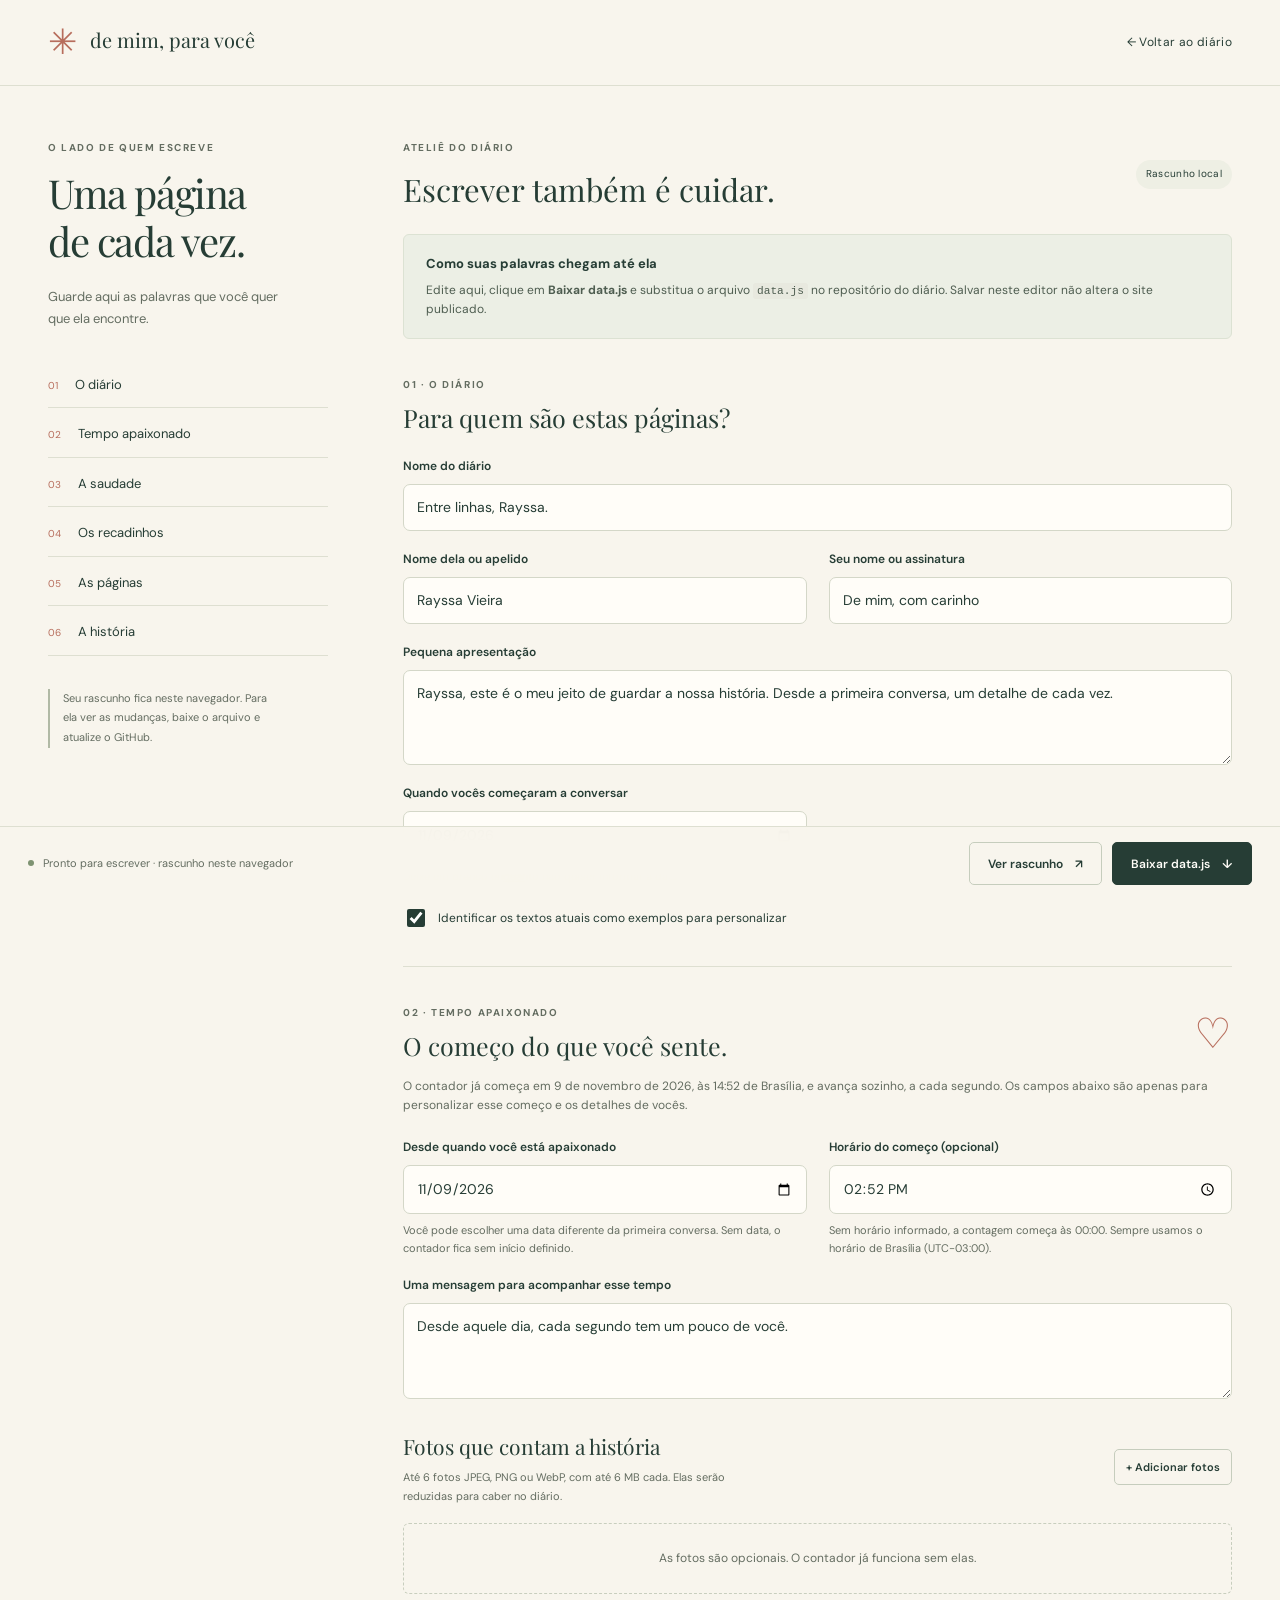
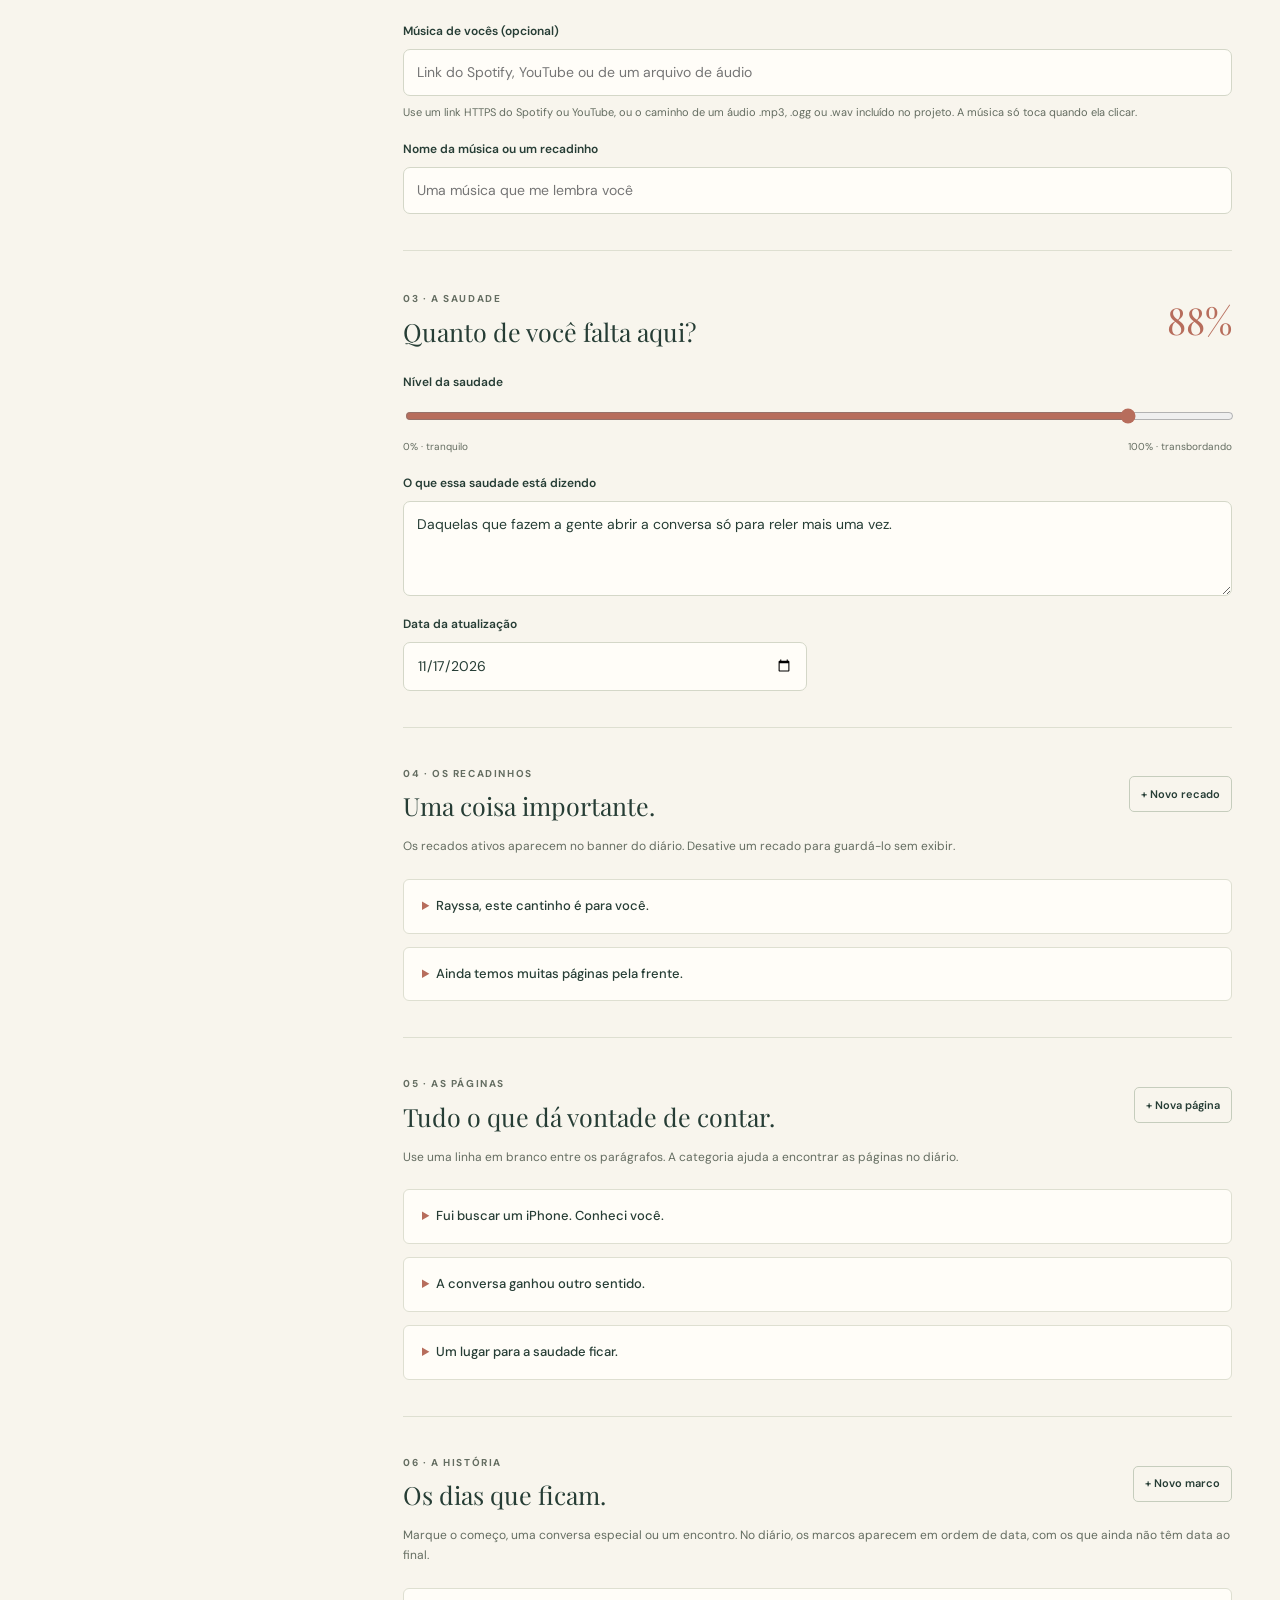
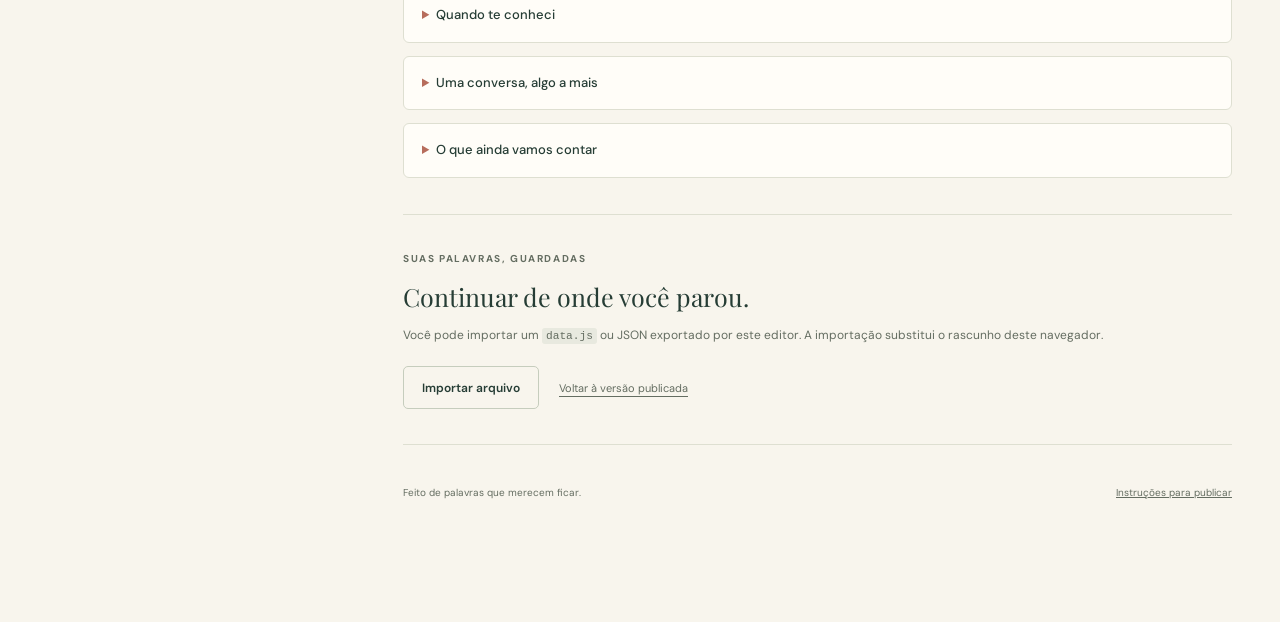
==== editor.html @ ee669394 "Adicionar diário, avisos, saudade e Tempo apaixonado desde 09/11 às 14h52" ====
<!doctype html>
<html lang="pt-BR">
<head>
  <meta charset="utf-8">
  <meta name="viewport" content="width=device-width, initial-scale=1">
  <meta name="robots" content="noindex,nofollow">
  <meta name="theme-color" content="#263d35">
  <title>Escrever no diário · Editor</title>
  <link rel="icon" href="assets/flor.svg" type="image/svg+xml">
  <link rel="stylesheet" href="editor.css">
  <script src="data.js" defer></script>
  <script src="editor.js" defer></script>
</head>
<body>
  <a class="skip-link" href="#principal">Ir para o editor</a>
  <header class="topbar">
    <a class="brand" href="index.html"><span aria-hidden="true">✳</span> de mim, para você</a>
    <a class="back-link" href="index.html">← Voltar ao diário</a>
  </header>
  <div class="editor-layout">
    <aside class="sidebar" aria-label="Navegação do editor">
      <p class="eyebrow">O lado de quem escreve</p>
      <h1>Uma página<br>de cada vez.</h1>
      <p class="sidebar-description">Guarde aqui as palavras que você quer que ela encontre.</p>
      <nav aria-label="Seções do editor">
        <a href="#sobre"><span>01</span> O diário</a>
        <a href="#apaixonado"><span>02</span> Tempo apaixonado</a>
        <a href="#saudade"><span>03</span> A saudade</a>
        <a href="#avisos"><span>04</span> Os recadinhos</a>
        <a href="#paginas"><span>05</span> As páginas</a>
        <a href="#marcos"><span>06</span> A história</a>
      </nav>
      <p class="local-note">Seu rascunho fica neste navegador. Para ela ver as mudanças, baixe o arquivo e atualize o GitHub.</p>
    </aside>
    <main id="principal" tabindex="-1">
      <div class="editor-intro">
        <div><p class="eyebrow">Ateliê do diário</p><h2>Escrever também é cuidar.</h2></div>
        <span class="draft-badge">Rascunho local</span>
      </div>
      <div class="notice">
        <strong>Como suas palavras chegam até ela</strong>
        <p>Edite aqui, clique em <b>Baixar data.js</b> e substitua o arquivo <code>data.js</code> no repositório do diário. Salvar neste editor não altera o site publicado.</p>
      </div>
      <form id="diary-form" autocomplete="off">
        <section class="editor-section" id="sobre" aria-labelledby="sobre-title">
          <div class="section-heading"><div><p class="eyebrow">01 · O diário</p><h2 id="sobre-title">Para quem são estas páginas?</h2></div></div>
          <div class="fields-grid">
            <div class="field full"><label for="site-title">Nome do diário</label><input id="site-title" name="title" maxlength="160" required></div>
            <div class="field"><label for="site-recipient">Nome dela ou apelido</label><input id="site-recipient" name="recipient" maxlength="100" required></div>
            <div class="field"><label for="site-author">Seu nome ou assinatura</label><input id="site-author" name="author" maxlength="100" required></div>
            <div class="field full"><label for="site-subtitle">Pequena apresentação</label><textarea id="site-subtitle" name="subtitle" rows="3" maxlength="600"></textarea></div>
            <div class="field"><label for="site-start">Quando vocês começaram a conversar</label><input id="site-start" name="startDate" type="date"><small>Deixe em branco enquanto não quiser informar a data.</small></div>
          </div>
          <label class="check-field"><input id="demo-mode" type="checkbox"><span>Identificar os textos atuais como exemplos para personalizar</span></label>
        </section>
        <section class="editor-section" id="apaixonado" aria-labelledby="love-title">
          <div class="section-heading"><div><p class="eyebrow">02 · Tempo apaixonado</p><h2 id="love-title">O começo do que você sente.</h2></div><span aria-hidden="true" class="love-editor-heart">♡</span></div>
          <p class="section-help">O contador já começa em 9 de novembro de 2026, às 14:52 de Brasília, e avança sozinho, a cada segundo. Os campos abaixo são apenas para personalizar esse começo e os detalhes de vocês.</p>
          <div class="fields-grid">
            <div class="field"><label for="love-start-date">Desde quando você está apaixonado</label><input id="love-start-date" type="date"><small>Você pode escolher uma data diferente da primeira conversa. Sem data, o contador fica sem início definido.</small></div>
            <div class="field"><label for="love-start-time">Horário do começo (opcional)</label><input id="love-start-time" type="time" step="60"><small>Sem horário informado, a contagem começa às 00:00. Sempre usamos o horário de Brasília (UTC−03:00).</small></div>
            <div class="field full"><label for="love-message">Uma mensagem para acompanhar esse tempo</label><textarea id="love-message" rows="3" maxlength="600"></textarea></div>
          </div>
          <div class="love-media-heading"><div><h3>Fotos que contam a história</h3><p>Até 6 fotos JPEG, PNG ou WebP, com até 6 MB cada. Elas serão reduzidas para caber no diário.</p></div><button type="button" class="button secondary small" id="add-love-photos">+ Adicionar fotos</button></div>
          <input id="love-photo-files" type="file" accept="image/jpeg,image/png,image/webp" multiple hidden>
          <div class="love-photo-list" id="love-photos-list"></div>
          <div class="love-music-fields fields-grid">
            <div class="field full"><label for="love-music-url">Música de vocês (opcional)</label><input id="love-music-url" type="text" maxlength="2000" placeholder="Link do Spotify, YouTube ou de um arquivo de áudio"><small>Use um link HTTPS do Spotify ou YouTube, ou o caminho de um áudio .mp3, .ogg ou .wav incluído no projeto. A música só toca quando ela clicar.</small></div>
            <div class="field full"><label for="love-music-title">Nome da música ou um recadinho</label><input id="love-music-title" maxlength="160" placeholder="Uma música que me lembra você"></div>
          </div>
        </section>
        <section class="editor-section" id="saudade" aria-labelledby="saudade-title">
          <div class="section-heading"><div><p class="eyebrow">03 · A saudade</p><h2 id="saudade-title">Quanto de você falta aqui?</h2></div><output id="longing-value" for="longing-level">0%</output></div>
          <div class="field"><label for="longing-level">Nível da saudade</label><input id="longing-level" type="range" min="0" max="100" step="1"><div class="range-labels"><span>0% · tranquilo</span><span>100% · transbordando</span></div></div>
          <div class="fields-grid">
            <div class="field full"><label for="longing-message">O que essa saudade está dizendo</label><textarea id="longing-message" rows="3" maxlength="600"></textarea></div>
            <div class="field"><label for="longing-date">Data da atualização</label><input id="longing-date" type="date" required></div>
          </div>
        </section>
        <section class="editor-section" id="avisos" aria-labelledby="avisos-title">
          <div class="section-heading"><div><p class="eyebrow">04 · Os recadinhos</p><h2 id="avisos-title">Uma coisa importante.</h2></div><button class="button secondary small" type="button" id="add-announcement">+ Novo recado</button></div>
          <p class="section-help">Os recados ativos aparecem no banner do diário. Desative um recado para guardá-lo sem exibir.</p>
          <div id="announcements-list" class="items-list"></div>
        </section>
        <section class="editor-section" id="paginas" aria-labelledby="paginas-title">
          <div class="section-heading"><div><p class="eyebrow">05 · As páginas</p><h2 id="paginas-title">Tudo o que dá vontade de contar.</h2></div><button class="button secondary small" type="button" id="add-entry">+ Nova página</button></div>
          <p class="section-help">Use uma linha em branco entre os parágrafos. A categoria ajuda a encontrar as páginas no diário.</p>
          <div id="entries-list" class="items-list"></div>
          <datalist id="category-options"><option value="O começo"><option value="Pequenos detalhes"><option value="Saudade"><option value="Nós"></datalist>
        </section>
        <section class="editor-section" id="marcos" aria-labelledby="marcos-title">
          <div class="section-heading"><div><p class="eyebrow">06 · A história</p><h2 id="marcos-title">Os dias que ficam.</h2></div><button class="button secondary small" type="button" id="add-milestone">+ Novo marco</button></div>
          <p class="section-help">Marque o começo, uma conversa especial ou um encontro. No diário, os marcos aparecem em ordem de data, com os que ainda não têm data ao final.</p>
          <div id="milestones-list" class="items-list"></div>
        </section>
      </form>
      <section class="file-section" aria-labelledby="files-title">
        <p class="eyebrow">Suas palavras, guardadas</p><h2 id="files-title">Continuar de onde você parou.</h2>
        <p>Você pode importar um <code>data.js</code> ou JSON exportado por este editor. A importação substitui o rascunho deste navegador.</p>
        <div class="file-actions"><button class="button secondary" id="import-button" type="button">Importar arquivo</button><button class="text-button" id="restore-button" type="button">Voltar à versão publicada</button></div>
        <input id="import-file" type="file" accept=".js,.json,application/json,text/javascript" hidden>
      </section>
      <footer class="editor-footer"><span>Feito de palavras que merecem ficar.</span><a href="README.md">Instruções para publicar</a></footer>
    </main>
  </div>
  <div class="savebar">
    <div><span class="save-dot" aria-hidden="true"></span><span id="save-status" role="status" aria-live="polite">Carregando seu diário…</span></div>
    <div class="save-actions"><a class="button secondary" id="preview-button" href="index.html?rascunho=1" target="_blank" rel="noopener">Ver rascunho <span aria-hidden="true">↗</span></a><button class="button primary" id="export-button" type="button">Baixar data.js <span aria-hidden="true">↓</span></button></div>
  </div>
  <div id="toast" class="toast" role="status" aria-live="polite" hidden></div>
</body>
</html>
---- editor.css ----
@import url('https://fonts.googleapis.com/css2?family=DM+Sans:wght@400;500;600;700&family=Playfair+Display:ital,wght@0,400;0,500;0,600;1,400&display=swap');
:root{--paper:#f8f5ed;--white:#fffdf8;--green:#263d35;--muted:#646d61;--line:#dedfd1;--rose:#b76d5c;--pale:#eeefe4;--font:"DM Sans",system-ui,-apple-system,BlinkMacSystemFont,"Segoe UI",sans-serif;--serif:"Playfair Display",Georgia,serif}
*{box-sizing:border-box}html{scroll-behavior:smooth;scroll-padding-top:100px}body{margin:0;color:var(--green);background:var(--paper);font:14px/1.65 var(--font)}a{color:inherit}button,input,textarea{font:inherit}button,a,input,textarea,summary{touch-action:manipulation}button{cursor:pointer}button:disabled{opacity:.5;cursor:not-allowed}button:focus-visible,a:focus-visible,summary:focus-visible{outline:3px solid var(--rose);outline-offset:5px}input:focus-visible,textarea:focus-visible{outline:2px solid var(--green);outline-offset:2px}input,textarea{width:100%;min-width:0;color:var(--green);background:var(--white);border:1px solid #d4d7c8;border-radius:7px;padding:11px 13px}textarea{resize:vertical;line-height:1.7}input[type=checkbox]{width:18px;height:18px;accent-color:var(--green);flex:none}input[type=range]{padding:0;accent-color:var(--rose);height:28px;background:transparent;border:0}input[type=date]{min-height:46px}code{font-size:.93em;background:#e8e9df;padding:2px 4px;border-radius:3px}.skip-link{position:absolute;top:-100px;left:16px;background:var(--green);color:white;padding:12px 20px;z-index:20}.skip-link:focus{top:16px}.topbar{height:86px;max-width:1320px;margin:auto;padding:0 48px;display:flex;align-items:center;justify-content:space-between;border-bottom:1px solid var(--line)}.brand{font-family:var(--serif);font-size:20px;text-decoration:none}.brand span{display:inline-block;color:var(--rose);font-family:Georgia,serif;font-size:35px;vertical-align:middle;margin-right:8px}.back-link{text-decoration:none;font-size:12px;letter-spacing:.03em}.editor-layout{max-width:1320px;display:grid;grid-template-columns:280px minmax(0,1fr);gap:75px;padding:54px 48px 120px;margin:auto}.sidebar{align-self:start;position:sticky;top:35px}.eyebrow{text-transform:uppercase;letter-spacing:.16em;font-size:10px;font-weight:700;margin:0 0 12px;color:var(--muted)}h1,h2,h3,p{margin-top:0}h1,h2,h3{font-family:var(--serif);font-weight:400}h1{font-size:40px;line-height:1.22;letter-spacing:-.035em;margin-bottom:20px}.sidebar-description{color:var(--muted);max-width:230px;font-size:13px}.sidebar nav{margin:33px 0;display:grid;gap:3px}.sidebar nav a{text-decoration:none;border-bottom:1px solid var(--line);padding:12px 0;font-size:13px}.sidebar nav a span{font-size:10px;color:var(--rose);padding-right:14px}.sidebar nav a:hover{color:var(--rose)}.local-note{font-size:11px;line-height:1.8;color:var(--muted);max-width:225px;border-left:2px solid #b1b9a5;padding-left:13px}.editor-intro{display:flex;justify-content:space-between;align-items:center;gap:20px;margin-bottom:25px}.editor-intro h2{font-size:31px;line-height:1.3;margin-bottom:0}.draft-badge{white-space:nowrap;font-size:10px;letter-spacing:.03em;background:var(--pale);padding:6px 10px;border-radius:30px}.notice{padding:18px 22px;background:#ecefe5;border:1px solid #dce2d3;border-radius:6px;font-size:12px}.notice strong{font-size:13px}.notice p{margin:6px 0 0;color:#4e5d50}.editor-section{padding:38px 0 36px;border-bottom:1px solid var(--line);scroll-margin-top:25px}.section-heading{display:flex;justify-content:space-between;align-items:center;gap:18px;margin-bottom:23px}.section-heading h2,.file-section h2{font-size:25px;line-height:1.35;margin:0}.section-heading .eyebrow{margin-bottom:7px}.section-help{color:var(--muted);font-size:12px;margin-top:-9px;margin-bottom:22px}.fields-grid{display:grid;grid-template-columns:repeat(2,minmax(0,1fr));gap:19px 22px}.field{display:flex;flex-direction:column;gap:7px;margin-bottom:18px}.fields-grid .field{margin-bottom:0}.field.full{grid-column:1/-1}label{font-size:12px;font-weight:600}.field small{font-size:11px;color:var(--muted);font-weight:400}.check-field{display:flex;align-items:center;gap:10px;margin-top:21px;font-size:12px;font-weight:400}.range-labels{display:flex;justify-content:space-between;font-size:10px;color:var(--muted)}#longing-value{font-family:var(--serif);font-size:37px;color:var(--rose)}.button{display:inline-flex;align-items:center;justify-content:center;gap:12px;min-height:43px;padding:10px 18px;border:1px solid var(--green);border-radius:5px;font-size:12px;font-weight:600;text-decoration:none;line-height:1.5;background:none;white-space:nowrap}.button.primary{background:var(--green);color:var(--white)}.button.primary:hover{background:#39554a}.button.secondary{background:transparent;color:var(--green);border-color:#c6cdbd}.button.secondary:hover{background:var(--pale)}.button.small{min-height:36px;padding:7px 11px;font-size:11px}.text-button{border:0;background:transparent;color:var(--muted);text-decoration:underline;text-underline-offset:4px;font-size:11px;padding:8px 0}.text-button:hover{color:var(--rose)}.items-list{display:grid;gap:13px}.item-editor{background:var(--white);border:1px solid var(--line);border-radius:6px;overflow:clip}.item-editor summary{padding:16px 18px;cursor:pointer;font-size:13px;line-height:1.6;font-weight:500}.item-editor summary::marker{color:var(--rose)}.item-editor[open] summary{border-bottom:1px solid var(--line)}.item-body{padding:22px 18px 15px}.item-body .fields-grid{gap:17px}.item-body .field{margin-bottom:17px}.item-body .fields-grid .field{margin-bottom:0}.item-body>.field:last-of-type{margin-bottom:0}.item-footer{margin-top:18px;padding-top:12px;border-top:1px solid var(--line);display:flex;align-items:center;justify-content:space-between;gap:14px}.item-footer .check-field{margin:0}.delete-button{color:#96513f;font-size:11px;border:0;background:transparent;padding:7px;text-decoration:underline;text-underline-offset:3px}.empty-list{padding:25px 18px;border:1px dashed #c8cebe;border-radius:6px;color:var(--muted);text-align:center;font-size:12px}.file-section{padding:36px 0 0}.file-section>p:not(.eyebrow){font-size:12px;color:var(--muted);margin:13px 0 20px}.file-actions{display:flex;align-items:center;flex-wrap:wrap;gap:20px}.editor-footer{padding-top:40px;margin-top:35px;border-top:1px solid var(--line);display:flex;justify-content:space-between;gap:15px;font-size:10px;color:var(--muted)}.savebar{position:fixed;bottom:0;left:0;right:0;padding:15px max(26px,calc((100vw - 1224px)/2));display:flex;align-items:center;justify-content:space-between;gap:25px;border-top:1px solid var(--line);background:rgba(248,245,237,.97);z-index:10;backdrop-filter:blur(12px)}.savebar>div:first-child{display:flex;align-items:center;gap:9px;font-size:11px;color:var(--muted)}.save-dot{width:6px;height:6px;border-radius:50%;background:#7e9372;flex:none}.save-actions{display:flex;align-items:center;gap:10px}.toast{position:fixed;bottom:92px;left:50%;transform:translateX(-50%);width:max-content;max-width:calc(100vw - 32px);padding:13px 21px;border:1px solid #d4d7c8;border-radius:6px;background:var(--green);color:var(--white);box-shadow:0 5px 25px #263d3520;font-size:12px;z-index:12}.toast[hidden]{display:none}
.love-editor-heart{font-family:Georgia,serif;font-size:42px;color:var(--rose);line-height:1}.love-media-heading{display:flex;justify-content:space-between;align-items:center;gap:24px;margin:30px 0 17px}.love-media-heading h3{font-size:21px;margin:0 0 5px}.love-media-heading p{font-size:11px;line-height:1.7;color:var(--muted);margin:0;max-width:370px}.love-photo-list{display:grid;gap:14px}.love-photo-list .empty-list{margin:0}.love-photo-card{display:grid;grid-template-columns:110px minmax(0,1fr);gap:19px;align-items:center;background:var(--white);border:1px solid var(--line);border-radius:7px;padding:13px}.love-photo-card>img{display:block;width:110px;height:110px;object-fit:cover;border-radius:4px}.love-photo-fields{min-width:0}.love-photo-fields .field{margin-bottom:5px}.love-photo-fields .delete-button{padding-left:0}.love-music-fields{margin-top:28px}input[type=time]{min-height:46px}
@media(min-width:1500px){.editor-layout{gap:100px}}@media(max-width:1000px){.editor-layout{grid-template-columns:210px minmax(0,1fr);gap:40px;padding:40px 30px 120px}.topbar{padding:0 30px}h1{font-size:34px}.editor-intro{align-items:flex-start;flex-direction:column;gap:12px}.editor-intro h2{font-size:29px}.draft-badge{font-size:9px}}@media(max-width:760px){.editor-layout{display:block;padding:28px 22px 150px}.topbar{padding:0 22px;height:74px}.brand{font-size:16px}.brand span{font-size:29px;margin-right:4px}.back-link{font-size:10px}.sidebar{position:static;margin-bottom:35px}.sidebar h1,.sidebar-description,.sidebar .eyebrow,.local-note{display:none}.sidebar nav{display:flex;flex-wrap:wrap;gap:0 17px;margin:0}.sidebar nav a{padding:8px 0;font-size:11px;border-bottom:0}.sidebar nav a span{padding-right:5px;font-size:9px}.editor-intro{flex-direction:row;align-items:flex-start;gap:12px}.editor-intro h2{font-size:27px}.draft-badge{margin-top:4px}.section-heading h2,.file-section h2{font-size:24px}.section-heading{gap:10px}.section-heading .button{white-space:normal;text-align:center;max-width:125px}.fields-grid{gap:16px}.savebar{padding:12px 20px;flex-direction:column;gap:10px;align-items:stretch}.savebar>div:first-child{justify-content:center;font-size:10px}.save-actions{display:grid;grid-template-columns:1fr 1fr}.save-actions .button{padding:10px 8px;font-size:11px;min-height:41px}.toast{bottom:127px}.editor-footer{font-size:10px;flex-direction:column;gap:10px}.notice{padding:16px;font-size:11px}.item-body{padding:19px 15px 13px}.section-help{font-size:11px}.love-media-heading{gap:15px}.love-media-heading p{font-size:10px}.love-photo-card{grid-template-columns:85px minmax(0,1fr);gap:14px}.love-photo-card>img{width:85px;height:100px}}@media(max-width:420px){.fields-grid{grid-template-columns:1fr}.field.full{grid-column:auto}.editor-intro{flex-direction:column;gap:9px}.editor-intro h2{font-size:28px}.draft-badge{margin-top:0}.section-heading h2{font-size:22px}.section-heading .eyebrow{font-size:9px}.item-footer{align-items:flex-start}.love-media-heading{align-items:flex-start;flex-direction:column;gap:12px}.love-photo-card{grid-template-columns:1fr}.love-photo-card>img{width:100%;height:180px}}@media(prefers-reduced-motion:reduce){html{scroll-behavior:auto}}
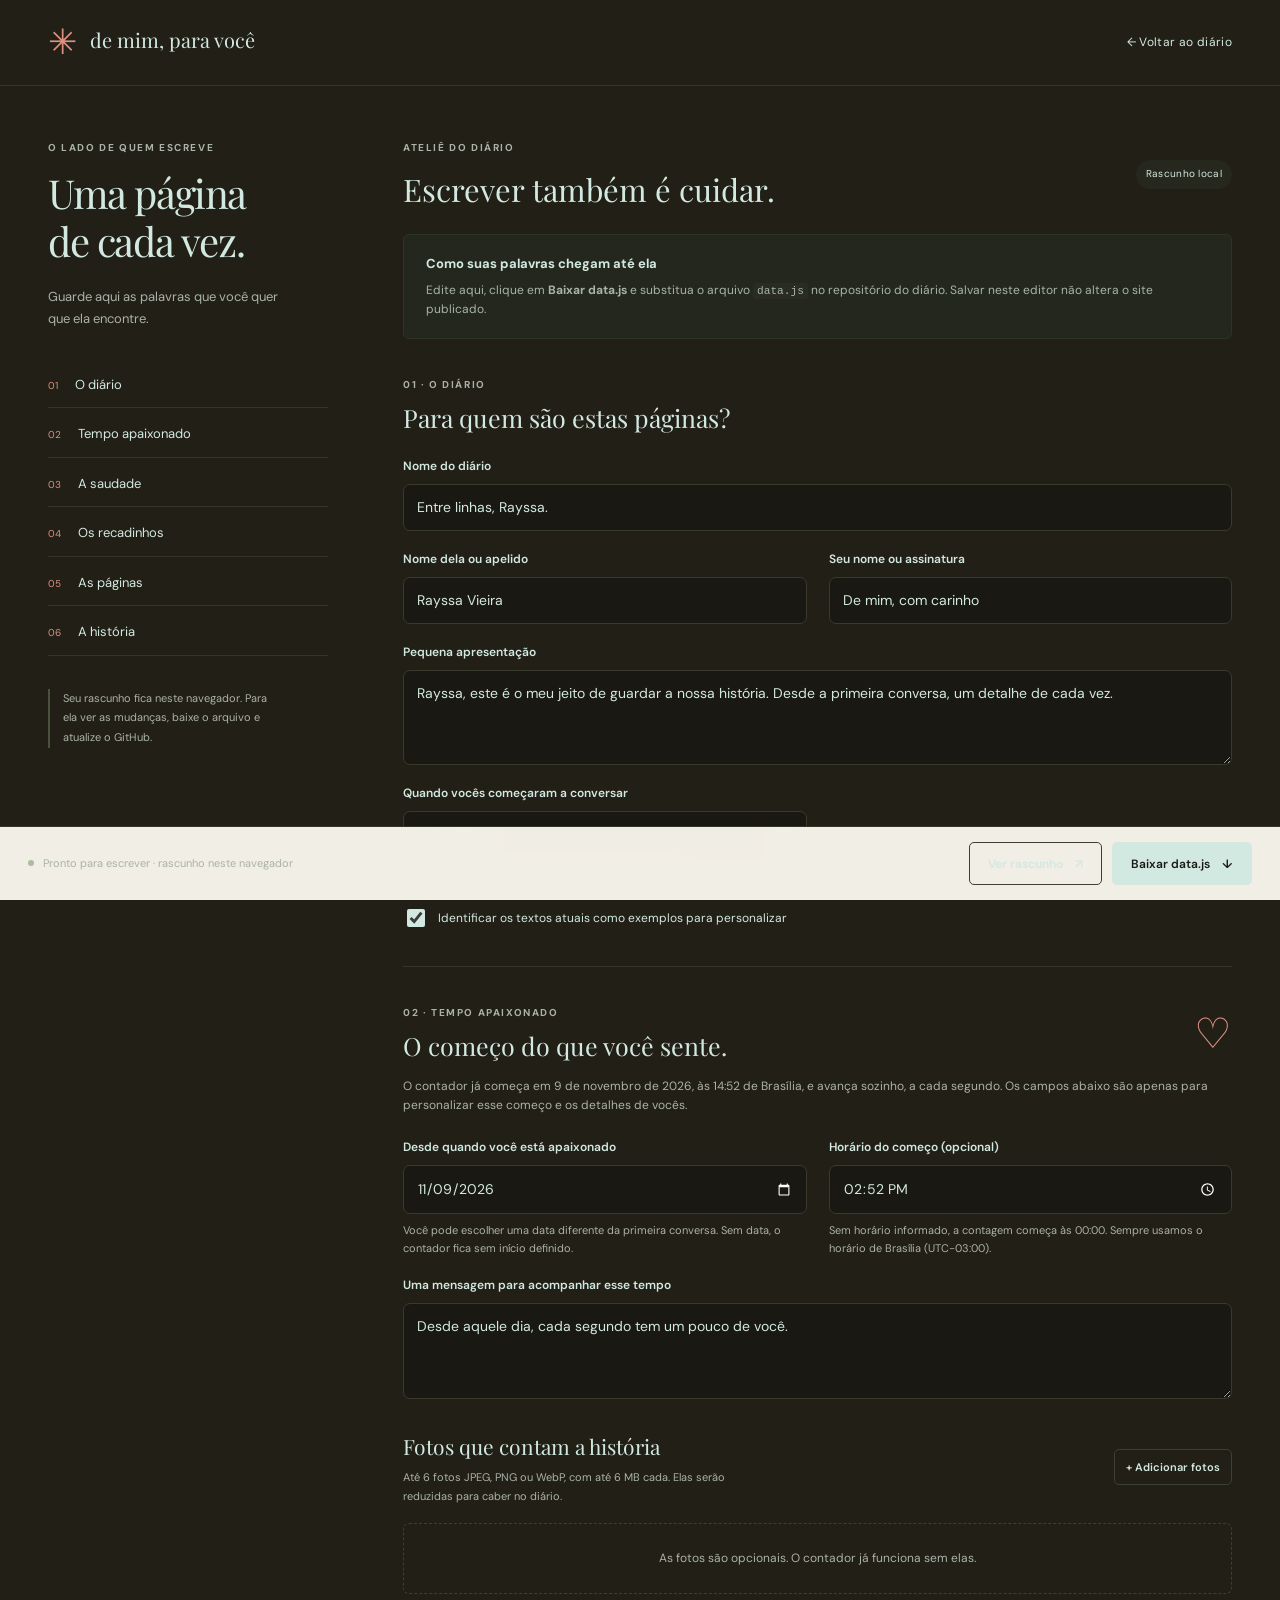
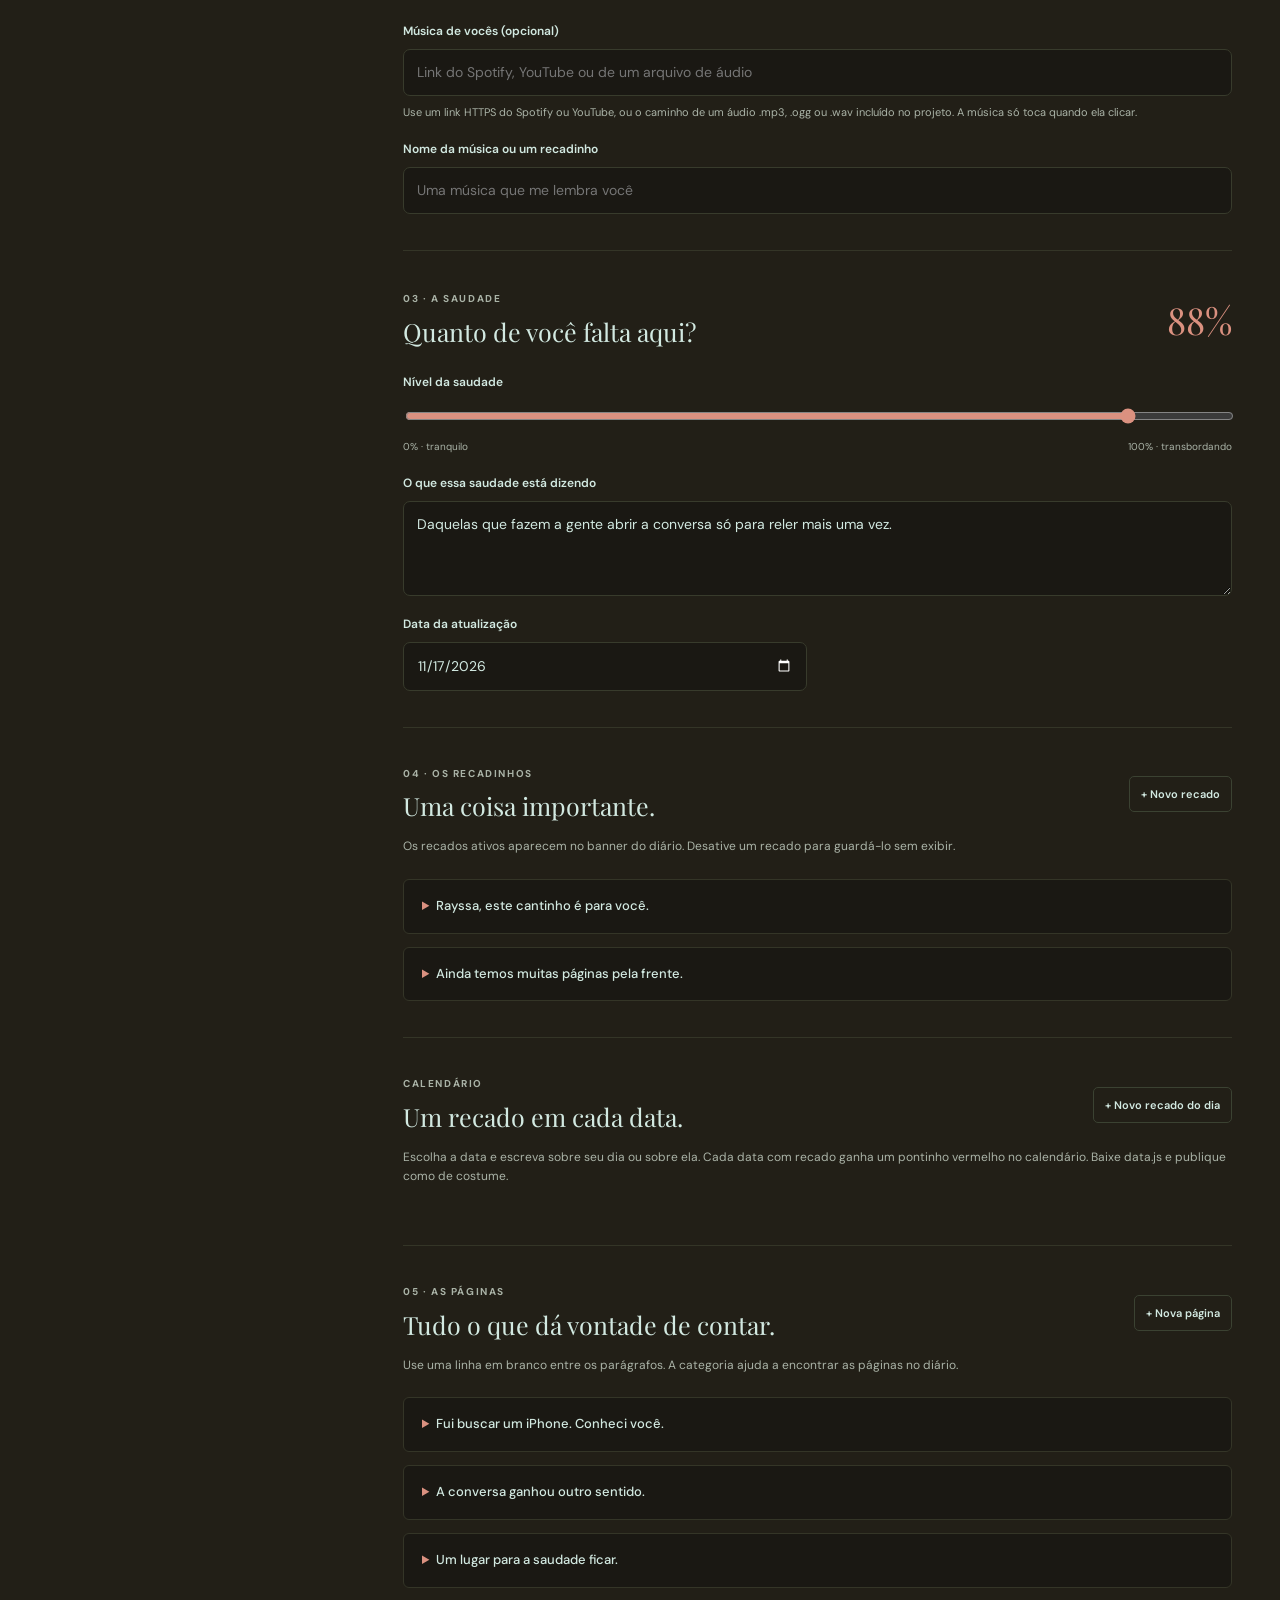
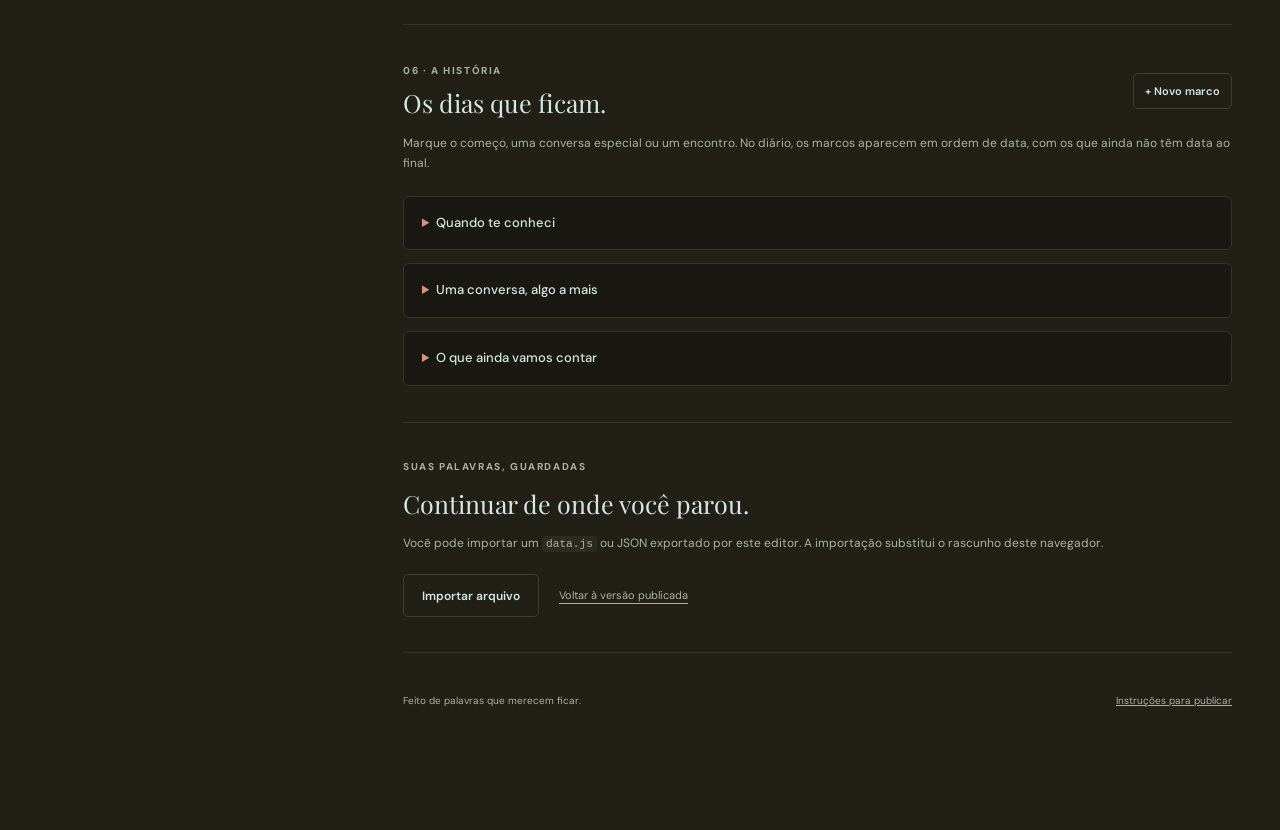
==== commit 96b89290: "Adicionar tema escuro e calendário de recados por data com editor" ====
--- a/editor.html
+++ b/editor.html
@@ -1,112 +1,113 @@
-<!doctype html>
-<html lang="pt-BR">
-<head>
-  <meta charset="utf-8">
-  <meta name="viewport" content="width=device-width, initial-scale=1">
-  <meta name="robots" content="noindex,nofollow">
-  <meta name="theme-color" content="#263d35">
-  <title>Escrever no diário · Editor</title>
-  <link rel="icon" href="assets/flor.svg" type="image/svg+xml">
-  <link rel="stylesheet" href="editor.css">
-  <script src="data.js" defer></script>
-  <script src="editor.js" defer></script>
-</head>
-<body>
-  <a class="skip-link" href="#principal">Ir para o editor</a>
-  <header class="topbar">
-    <a class="brand" href="index.html"><span aria-hidden="true">✳</span> de mim, para você</a>
-    <a class="back-link" href="index.html">← Voltar ao diário</a>
-  </header>
-  <div class="editor-layout">
-    <aside class="sidebar" aria-label="Navegação do editor">
-      <p class="eyebrow">O lado de quem escreve</p>
-      <h1>Uma página<br>de cada vez.</h1>
-      <p class="sidebar-description">Guarde aqui as palavras que você quer que ela encontre.</p>
-      <nav aria-label="Seções do editor">
-        <a href="#sobre"><span>01</span> O diário</a>
-        <a href="#apaixonado"><span>02</span> Tempo apaixonado</a>
-        <a href="#saudade"><span>03</span> A saudade</a>
-        <a href="#avisos"><span>04</span> Os recadinhos</a>
-        <a href="#paginas"><span>05</span> As páginas</a>
-        <a href="#marcos"><span>06</span> A história</a>
-      </nav>
-      <p class="local-note">Seu rascunho fica neste navegador. Para ela ver as mudanças, baixe o arquivo e atualize o GitHub.</p>
-    </aside>
-    <main id="principal" tabindex="-1">
-      <div class="editor-intro">
-        <div><p class="eyebrow">Ateliê do diário</p><h2>Escrever também é cuidar.</h2></div>
-        <span class="draft-badge">Rascunho local</span>
-      </div>
-      <div class="notice">
-        <strong>Como suas palavras chegam até ela</strong>
-        <p>Edite aqui, clique em <b>Baixar data.js</b> e substitua o arquivo <code>data.js</code> no repositório do diário. Salvar neste editor não altera o site publicado.</p>
-      </div>
-      <form id="diary-form" autocomplete="off">
-        <section class="editor-section" id="sobre" aria-labelledby="sobre-title">
-          <div class="section-heading"><div><p class="eyebrow">01 · O diário</p><h2 id="sobre-title">Para quem são estas páginas?</h2></div></div>
-          <div class="fields-grid">
-            <div class="field full"><label for="site-title">Nome do diário</label><input id="site-title" name="title" maxlength="160" required></div>
-            <div class="field"><label for="site-recipient">Nome dela ou apelido</label><input id="site-recipient" name="recipient" maxlength="100" required></div>
-            <div class="field"><label for="site-author">Seu nome ou assinatura</label><input id="site-author" name="author" maxlength="100" required></div>
-            <div class="field full"><label for="site-subtitle">Pequena apresentação</label><textarea id="site-subtitle" name="subtitle" rows="3" maxlength="600"></textarea></div>
-            <div class="field"><label for="site-start">Quando vocês começaram a conversar</label><input id="site-start" name="startDate" type="date"><small>Deixe em branco enquanto não quiser informar a data.</small></div>
-          </div>
-          <label class="check-field"><input id="demo-mode" type="checkbox"><span>Identificar os textos atuais como exemplos para personalizar</span></label>
-        </section>
-        <section class="editor-section" id="apaixonado" aria-labelledby="love-title">
-          <div class="section-heading"><div><p class="eyebrow">02 · Tempo apaixonado</p><h2 id="love-title">O começo do que você sente.</h2></div><span aria-hidden="true" class="love-editor-heart">♡</span></div>
-          <p class="section-help">O contador já começa em 9 de novembro de 2026, às 14:52 de Brasília, e avança sozinho, a cada segundo. Os campos abaixo são apenas para personalizar esse começo e os detalhes de vocês.</p>
-          <div class="fields-grid">
-            <div class="field"><label for="love-start-date">Desde quando você está apaixonado</label><input id="love-start-date" type="date"><small>Você pode escolher uma data diferente da primeira conversa. Sem data, o contador fica sem início definido.</small></div>
-            <div class="field"><label for="love-start-time">Horário do começo (opcional)</label><input id="love-start-time" type="time" step="60"><small>Sem horário informado, a contagem começa às 00:00. Sempre usamos o horário de Brasília (UTC−03:00).</small></div>
-            <div class="field full"><label for="love-message">Uma mensagem para acompanhar esse tempo</label><textarea id="love-message" rows="3" maxlength="600"></textarea></div>
-          </div>
-          <div class="love-media-heading"><div><h3>Fotos que contam a história</h3><p>Até 6 fotos JPEG, PNG ou WebP, com até 6 MB cada. Elas serão reduzidas para caber no diário.</p></div><button type="button" class="button secondary small" id="add-love-photos">+ Adicionar fotos</button></div>
-          <input id="love-photo-files" type="file" accept="image/jpeg,image/png,image/webp" multiple hidden>
-          <div class="love-photo-list" id="love-photos-list"></div>
-          <div class="love-music-fields fields-grid">
-            <div class="field full"><label for="love-music-url">Música de vocês (opcional)</label><input id="love-music-url" type="text" maxlength="2000" placeholder="Link do Spotify, YouTube ou de um arquivo de áudio"><small>Use um link HTTPS do Spotify ou YouTube, ou o caminho de um áudio .mp3, .ogg ou .wav incluído no projeto. A música só toca quando ela clicar.</small></div>
-            <div class="field full"><label for="love-music-title">Nome da música ou um recadinho</label><input id="love-music-title" maxlength="160" placeholder="Uma música que me lembra você"></div>
-          </div>
-        </section>
-        <section class="editor-section" id="saudade" aria-labelledby="saudade-title">
-          <div class="section-heading"><div><p class="eyebrow">03 · A saudade</p><h2 id="saudade-title">Quanto de você falta aqui?</h2></div><output id="longing-value" for="longing-level">0%</output></div>
-          <div class="field"><label for="longing-level">Nível da saudade</label><input id="longing-level" type="range" min="0" max="100" step="1"><div class="range-labels"><span>0% · tranquilo</span><span>100% · transbordando</span></div></div>
-          <div class="fields-grid">
-            <div class="field full"><label for="longing-message">O que essa saudade está dizendo</label><textarea id="longing-message" rows="3" maxlength="600"></textarea></div>
-            <div class="field"><label for="longing-date">Data da atualização</label><input id="longing-date" type="date" required></div>
-          </div>
-        </section>
-        <section class="editor-section" id="avisos" aria-labelledby="avisos-title">
-          <div class="section-heading"><div><p class="eyebrow">04 · Os recadinhos</p><h2 id="avisos-title">Uma coisa importante.</h2></div><button class="button secondary small" type="button" id="add-announcement">+ Novo recado</button></div>
-          <p class="section-help">Os recados ativos aparecem no banner do diário. Desative um recado para guardá-lo sem exibir.</p>
-          <div id="announcements-list" class="items-list"></div>
-        </section>
-        <section class="editor-section" id="paginas" aria-labelledby="paginas-title">
-          <div class="section-heading"><div><p class="eyebrow">05 · As páginas</p><h2 id="paginas-title">Tudo o que dá vontade de contar.</h2></div><button class="button secondary small" type="button" id="add-entry">+ Nova página</button></div>
-          <p class="section-help">Use uma linha em branco entre os parágrafos. A categoria ajuda a encontrar as páginas no diário.</p>
-          <div id="entries-list" class="items-list"></div>
-          <datalist id="category-options"><option value="O começo"><option value="Pequenos detalhes"><option value="Saudade"><option value="Nós"></datalist>
-        </section>
-        <section class="editor-section" id="marcos" aria-labelledby="marcos-title">
-          <div class="section-heading"><div><p class="eyebrow">06 · A história</p><h2 id="marcos-title">Os dias que ficam.</h2></div><button class="button secondary small" type="button" id="add-milestone">+ Novo marco</button></div>
-          <p class="section-help">Marque o começo, uma conversa especial ou um encontro. No diário, os marcos aparecem em ordem de data, com os que ainda não têm data ao final.</p>
-          <div id="milestones-list" class="items-list"></div>
-        </section>
-      </form>
-      <section class="file-section" aria-labelledby="files-title">
-        <p class="eyebrow">Suas palavras, guardadas</p><h2 id="files-title">Continuar de onde você parou.</h2>
-        <p>Você pode importar um <code>data.js</code> ou JSON exportado por este editor. A importação substitui o rascunho deste navegador.</p>
-        <div class="file-actions"><button class="button secondary" id="import-button" type="button">Importar arquivo</button><button class="text-button" id="restore-button" type="button">Voltar à versão publicada</button></div>
-        <input id="import-file" type="file" accept=".js,.json,application/json,text/javascript" hidden>
-      </section>
-      <footer class="editor-footer"><span>Feito de palavras que merecem ficar.</span><a href="README.md">Instruções para publicar</a></footer>
-    </main>
-  </div>
-  <div class="savebar">
-    <div><span class="save-dot" aria-hidden="true"></span><span id="save-status" role="status" aria-live="polite">Carregando seu diário…</span></div>
-    <div class="save-actions"><a class="button secondary" id="preview-button" href="index.html?rascunho=1" target="_blank" rel="noopener">Ver rascunho <span aria-hidden="true">↗</span></a><button class="button primary" id="export-button" type="button">Baixar data.js <span aria-hidden="true">↓</span></button></div>
-  </div>
-  <div id="toast" class="toast" role="status" aria-live="polite" hidden></div>
-</body>
-</html>
+<!doctype html>
+<html lang="pt-BR">
+<head>
+  <meta charset="utf-8">
+  <meta name="viewport" content="width=device-width, initial-scale=1">
+  <meta name="robots" content="noindex,nofollow">
+  <meta name="theme-color" content="#263d35">
+  <title>Escrever no diário · Editor</title>
+  <link rel="icon" href="assets/flor.svg" type="image/svg+xml">
+  <link rel="stylesheet" href="editor.css">
+  <script src="data.js" defer></script>
+  <script src="editor.js" defer></script>
+</head>
+<body>
+  <a class="skip-link" href="#principal">Ir para o editor</a>
+  <header class="topbar">
+    <a class="brand" href="index.html"><span aria-hidden="true">✳</span> de mim, para você</a>
+    <a class="back-link" href="index.html">← Voltar ao diário</a>
+  </header>
+  <div class="editor-layout">
+    <aside class="sidebar" aria-label="Navegação do editor">
+      <p class="eyebrow">O lado de quem escreve</p>
+      <h1>Uma página<br>de cada vez.</h1>
+      <p class="sidebar-description">Guarde aqui as palavras que você quer que ela encontre.</p>
+      <nav aria-label="Seções do editor">
+        <a href="#sobre"><span>01</span> O diário</a>
+        <a href="#apaixonado"><span>02</span> Tempo apaixonado</a>
+        <a href="#saudade"><span>03</span> A saudade</a>
+        <a href="#avisos"><span>04</span> Os recadinhos</a>
+        <a href="#paginas"><span>05</span> As páginas</a>
+        <a href="#marcos"><span>06</span> A história</a>
+      </nav>
+      <p class="local-note">Seu rascunho fica neste navegador. Para ela ver as mudanças, baixe o arquivo e atualize o GitHub.</p>
+    </aside>
+    <main id="principal" tabindex="-1">
+      <div class="editor-intro">
+        <div><p class="eyebrow">Ateliê do diário</p><h2>Escrever também é cuidar.</h2></div>
+        <span class="draft-badge">Rascunho local</span>
+      </div>
+      <div class="notice">
+        <strong>Como suas palavras chegam até ela</strong>
+        <p>Edite aqui, clique em <b>Baixar data.js</b> e substitua o arquivo <code>data.js</code> no repositório do diário. Salvar neste editor não altera o site publicado.</p>
+      </div>
+      <form id="diary-form" autocomplete="off">
+        <section class="editor-section" id="sobre" aria-labelledby="sobre-title">
+          <div class="section-heading"><div><p class="eyebrow">01 · O diário</p><h2 id="sobre-title">Para quem são estas páginas?</h2></div></div>
+          <div class="fields-grid">
+            <div class="field full"><label for="site-title">Nome do diário</label><input id="site-title" name="title" maxlength="160" required></div>
+            <div class="field"><label for="site-recipient">Nome dela ou apelido</label><input id="site-recipient" name="recipient" maxlength="100" required></div>
+            <div class="field"><label for="site-author">Seu nome ou assinatura</label><input id="site-author" name="author" maxlength="100" required></div>
+            <div class="field full"><label for="site-subtitle">Pequena apresentação</label><textarea id="site-subtitle" name="subtitle" rows="3" maxlength="600"></textarea></div>
+            <div class="field"><label for="site-start">Quando vocês começaram a conversar</label><input id="site-start" name="startDate" type="date"><small>Deixe em branco enquanto não quiser informar a data.</small></div>
+          </div>
+          <label class="check-field"><input id="demo-mode" type="checkbox"><span>Identificar os textos atuais como exemplos para personalizar</span></label>
+        </section>
+        <section class="editor-section" id="apaixonado" aria-labelledby="love-title">
+          <div class="section-heading"><div><p class="eyebrow">02 · Tempo apaixonado</p><h2 id="love-title">O começo do que você sente.</h2></div><span aria-hidden="true" class="love-editor-heart">♡</span></div>
+          <p class="section-help">O contador já começa em 9 de novembro de 2026, às 14:52 de Brasília, e avança sozinho, a cada segundo. Os campos abaixo são apenas para personalizar esse começo e os detalhes de vocês.</p>
+          <div class="fields-grid">
+            <div class="field"><label for="love-start-date">Desde quando você está apaixonado</label><input id="love-start-date" type="date"><small>Você pode escolher uma data diferente da primeira conversa. Sem data, o contador fica sem início definido.</small></div>
+            <div class="field"><label for="love-start-time">Horário do começo (opcional)</label><input id="love-start-time" type="time" step="60"><small>Sem horário informado, a contagem começa às 00:00. Sempre usamos o horário de Brasília (UTC−03:00).</small></div>
+            <div class="field full"><label for="love-message">Uma mensagem para acompanhar esse tempo</label><textarea id="love-message" rows="3" maxlength="600"></textarea></div>
+          </div>
+          <div class="love-media-heading"><div><h3>Fotos que contam a história</h3><p>Até 6 fotos JPEG, PNG ou WebP, com até 6 MB cada. Elas serão reduzidas para caber no diário.</p></div><button type="button" class="button secondary small" id="add-love-photos">+ Adicionar fotos</button></div>
+          <input id="love-photo-files" type="file" accept="image/jpeg,image/png,image/webp" multiple hidden>
+          <div class="love-photo-list" id="love-photos-list"></div>
+          <div class="love-music-fields fields-grid">
+            <div class="field full"><label for="love-music-url">Música de vocês (opcional)</label><input id="love-music-url" type="text" maxlength="2000" placeholder="Link do Spotify, YouTube ou de um arquivo de áudio"><small>Use um link HTTPS do Spotify ou YouTube, ou o caminho de um áudio .mp3, .ogg ou .wav incluído no projeto. A música só toca quando ela clicar.</small></div>
+            <div class="field full"><label for="love-music-title">Nome da música ou um recadinho</label><input id="love-music-title" maxlength="160" placeholder="Uma música que me lembra você"></div>
+          </div>
+        </section>
+        <section class="editor-section" id="saudade" aria-labelledby="saudade-title">
+          <div class="section-heading"><div><p class="eyebrow">03 · A saudade</p><h2 id="saudade-title">Quanto de você falta aqui?</h2></div><output id="longing-value" for="longing-level">0%</output></div>
+          <div class="field"><label for="longing-level">Nível da saudade</label><input id="longing-level" type="range" min="0" max="100" step="1"><div class="range-labels"><span>0% · tranquilo</span><span>100% · transbordando</span></div></div>
+          <div class="fields-grid">
+            <div class="field full"><label for="longing-message">O que essa saudade está dizendo</label><textarea id="longing-message" rows="3" maxlength="600"></textarea></div>
+            <div class="field"><label for="longing-date">Data da atualização</label><input id="longing-date" type="date" required></div>
+          </div>
+        </section>
+        <section class="editor-section" id="avisos" aria-labelledby="avisos-title">
+          <div class="section-heading"><div><p class="eyebrow">04 · Os recadinhos</p><h2 id="avisos-title">Uma coisa importante.</h2></div><button class="button secondary small" type="button" id="add-announcement">+ Novo recado</button></div>
+          <p class="section-help">Os recados ativos aparecem no banner do diário. Desative um recado para guardá-lo sem exibir.</p>
+          <div id="announcements-list" class="items-list"></div>
+        </section>
+        <section class="editor-section" id="calendario-editor" aria-labelledby="calendar-editor-title"><div class="section-heading"><div><p class="eyebrow">CALENDÁRIO</p><h2 id="calendar-editor-title">Um recado em cada data.</h2></div><button class="button secondary small" type="button" id="add-calendar-note">+ Novo recado do dia</button></div><p class="section-help">Escolha a data e escreva sobre seu dia ou sobre ela. Cada data com recado ganha um pontinho vermelho no calendário. Baixe data.js e publique como de costume.</p><div id="calendar-notes-list" class="items-list"></div></section>
+ <section class="editor-section" id="paginas" aria-labelledby="paginas-title">
+          <div class="section-heading"><div><p class="eyebrow">05 · As páginas</p><h2 id="paginas-title">Tudo o que dá vontade de contar.</h2></div><button class="button secondary small" type="button" id="add-entry">+ Nova página</button></div>
+          <p class="section-help">Use uma linha em branco entre os parágrafos. A categoria ajuda a encontrar as páginas no diário.</p>
+          <div id="entries-list" class="items-list"></div>
+          <datalist id="category-options"><option value="O começo"><option value="Pequenos detalhes"><option value="Saudade"><option value="Nós"></datalist>
+        </section>
+        <section class="editor-section" id="marcos" aria-labelledby="marcos-title">
+          <div class="section-heading"><div><p class="eyebrow">06 · A história</p><h2 id="marcos-title">Os dias que ficam.</h2></div><button class="button secondary small" type="button" id="add-milestone">+ Novo marco</button></div>
+          <p class="section-help">Marque o começo, uma conversa especial ou um encontro. No diário, os marcos aparecem em ordem de data, com os que ainda não têm data ao final.</p>
+          <div id="milestones-list" class="items-list"></div>
+        </section>
+      </form>
+      <section class="file-section" aria-labelledby="files-title">
+        <p class="eyebrow">Suas palavras, guardadas</p><h2 id="files-title">Continuar de onde você parou.</h2>
+        <p>Você pode importar um <code>data.js</code> ou JSON exportado por este editor. A importação substitui o rascunho deste navegador.</p>
+        <div class="file-actions"><button class="button secondary" id="import-button" type="button">Importar arquivo</button><button class="text-button" id="restore-button" type="button">Voltar à versão publicada</button></div>
+        <input id="import-file" type="file" accept=".js,.json,application/json,text/javascript" hidden>
+      </section>
+      <footer class="editor-footer"><span>Feito de palavras que merecem ficar.</span><a href="README.md">Instruções para publicar</a></footer>
+    </main>
+  </div>
+  <div class="savebar">
+    <div><span class="save-dot" aria-hidden="true"></span><span id="save-status" role="status" aria-live="polite">Carregando seu diário…</span></div>
+    <div class="save-actions"><a class="button secondary" id="preview-button" href="index.html?rascunho=1" target="_blank" rel="noopener">Ver rascunho <span aria-hidden="true">↗</span></a><button class="button primary" id="export-button" type="button">Baixar data.js <span aria-hidden="true">↓</span></button></div>
+  </div>
+  <div id="toast" class="toast" role="status" aria-live="polite" hidden></div>
+</body>
+</html>
--- a/editor.css
+++ b/editor.css
@@ -1,5 +1,7 @@
-@import url('https://fonts.googleapis.com/css2?family=DM+Sans:wght@400;500;600;700&family=Playfair+Display:ital,wght@0,400;0,500;0,600;1,400&display=swap');
-:root{--paper:#f8f5ed;--white:#fffdf8;--green:#263d35;--muted:#646d61;--line:#dedfd1;--rose:#b76d5c;--pale:#eeefe4;--font:"DM Sans",system-ui,-apple-system,BlinkMacSystemFont,"Segoe UI",sans-serif;--serif:"Playfair Display",Georgia,serif}
-*{box-sizing:border-box}html{scroll-behavior:smooth;scroll-padding-top:100px}body{margin:0;color:var(--green);background:var(--paper);font:14px/1.65 var(--font)}a{color:inherit}button,input,textarea{font:inherit}button,a,input,textarea,summary{touch-action:manipulation}button{cursor:pointer}button:disabled{opacity:.5;cursor:not-allowed}button:focus-visible,a:focus-visible,summary:focus-visible{outline:3px solid var(--rose);outline-offset:5px}input:focus-visible,textarea:focus-visible{outline:2px solid var(--green);outline-offset:2px}input,textarea{width:100%;min-width:0;color:var(--green);background:var(--white);border:1px solid #d4d7c8;border-radius:7px;padding:11px 13px}textarea{resize:vertical;line-height:1.7}input[type=checkbox]{width:18px;height:18px;accent-color:var(--green);flex:none}input[type=range]{padding:0;accent-color:var(--rose);height:28px;background:transparent;border:0}input[type=date]{min-height:46px}code{font-size:.93em;background:#e8e9df;padding:2px 4px;border-radius:3px}.skip-link{position:absolute;top:-100px;left:16px;background:var(--green);color:white;padding:12px 20px;z-index:20}.skip-link:focus{top:16px}.topbar{height:86px;max-width:1320px;margin:auto;padding:0 48px;display:flex;align-items:center;justify-content:space-between;border-bottom:1px solid var(--line)}.brand{font-family:var(--serif);font-size:20px;text-decoration:none}.brand span{display:inline-block;color:var(--rose);font-family:Georgia,serif;font-size:35px;vertical-align:middle;margin-right:8px}.back-link{text-decoration:none;font-size:12px;letter-spacing:.03em}.editor-layout{max-width:1320px;display:grid;grid-template-columns:280px minmax(0,1fr);gap:75px;padding:54px 48px 120px;margin:auto}.sidebar{align-self:start;position:sticky;top:35px}.eyebrow{text-transform:uppercase;letter-spacing:.16em;font-size:10px;font-weight:700;margin:0 0 12px;color:var(--muted)}h1,h2,h3,p{margin-top:0}h1,h2,h3{font-family:var(--serif);font-weight:400}h1{font-size:40px;line-height:1.22;letter-spacing:-.035em;margin-bottom:20px}.sidebar-description{color:var(--muted);max-width:230px;font-size:13px}.sidebar nav{margin:33px 0;display:grid;gap:3px}.sidebar nav a{text-decoration:none;border-bottom:1px solid var(--line);padding:12px 0;font-size:13px}.sidebar nav a span{font-size:10px;color:var(--rose);padding-right:14px}.sidebar nav a:hover{color:var(--rose)}.local-note{font-size:11px;line-height:1.8;color:var(--muted);max-width:225px;border-left:2px solid #b1b9a5;padding-left:13px}.editor-intro{display:flex;justify-content:space-between;align-items:center;gap:20px;margin-bottom:25px}.editor-intro h2{font-size:31px;line-height:1.3;margin-bottom:0}.draft-badge{white-space:nowrap;font-size:10px;letter-spacing:.03em;background:var(--pale);padding:6px 10px;border-radius:30px}.notice{padding:18px 22px;background:#ecefe5;border:1px solid #dce2d3;border-radius:6px;font-size:12px}.notice strong{font-size:13px}.notice p{margin:6px 0 0;color:#4e5d50}.editor-section{padding:38px 0 36px;border-bottom:1px solid var(--line);scroll-margin-top:25px}.section-heading{display:flex;justify-content:space-between;align-items:center;gap:18px;margin-bottom:23px}.section-heading h2,.file-section h2{font-size:25px;line-height:1.35;margin:0}.section-heading .eyebrow{margin-bottom:7px}.section-help{color:var(--muted);font-size:12px;margin-top:-9px;margin-bottom:22px}.fields-grid{display:grid;grid-template-columns:repeat(2,minmax(0,1fr));gap:19px 22px}.field{display:flex;flex-direction:column;gap:7px;margin-bottom:18px}.fields-grid .field{margin-bottom:0}.field.full{grid-column:1/-1}label{font-size:12px;font-weight:600}.field small{font-size:11px;color:var(--muted);font-weight:400}.check-field{display:flex;align-items:center;gap:10px;margin-top:21px;font-size:12px;font-weight:400}.range-labels{display:flex;justify-content:space-between;font-size:10px;color:var(--muted)}#longing-value{font-family:var(--serif);font-size:37px;color:var(--rose)}.button{display:inline-flex;align-items:center;justify-content:center;gap:12px;min-height:43px;padding:10px 18px;border:1px solid var(--green);border-radius:5px;font-size:12px;font-weight:600;text-decoration:none;line-height:1.5;background:none;white-space:nowrap}.button.primary{background:var(--green);color:var(--white)}.button.primary:hover{background:#39554a}.button.secondary{background:transparent;color:var(--green);border-color:#c6cdbd}.button.secondary:hover{background:var(--pale)}.button.small{min-height:36px;padding:7px 11px;font-size:11px}.text-button{border:0;background:transparent;color:var(--muted);text-decoration:underline;text-underline-offset:4px;font-size:11px;padding:8px 0}.text-button:hover{color:var(--rose)}.items-list{display:grid;gap:13px}.item-editor{background:var(--white);border:1px solid var(--line);border-radius:6px;overflow:clip}.item-editor summary{padding:16px 18px;cursor:pointer;font-size:13px;line-height:1.6;font-weight:500}.item-editor summary::marker{color:var(--rose)}.item-editor[open] summary{border-bottom:1px solid var(--line)}.item-body{padding:22px 18px 15px}.item-body .fields-grid{gap:17px}.item-body .field{margin-bottom:17px}.item-body .fields-grid .field{margin-bottom:0}.item-body>.field:last-of-type{margin-bottom:0}.item-footer{margin-top:18px;padding-top:12px;border-top:1px solid var(--line);display:flex;align-items:center;justify-content:space-between;gap:14px}.item-footer .check-field{margin:0}.delete-button{color:#96513f;font-size:11px;border:0;background:transparent;padding:7px;text-decoration:underline;text-underline-offset:3px}.empty-list{padding:25px 18px;border:1px dashed #c8cebe;border-radius:6px;color:var(--muted);text-align:center;font-size:12px}.file-section{padding:36px 0 0}.file-section>p:not(.eyebrow){font-size:12px;color:var(--muted);margin:13px 0 20px}.file-actions{display:flex;align-items:center;flex-wrap:wrap;gap:20px}.editor-footer{padding-top:40px;margin-top:35px;border-top:1px solid var(--line);display:flex;justify-content:space-between;gap:15px;font-size:10px;color:var(--muted)}.savebar{position:fixed;bottom:0;left:0;right:0;padding:15px max(26px,calc((100vw - 1224px)/2));display:flex;align-items:center;justify-content:space-between;gap:25px;border-top:1px solid var(--line);background:rgba(248,245,237,.97);z-index:10;backdrop-filter:blur(12px)}.savebar>div:first-child{display:flex;align-items:center;gap:9px;font-size:11px;color:var(--muted)}.save-dot{width:6px;height:6px;border-radius:50%;background:#7e9372;flex:none}.save-actions{display:flex;align-items:center;gap:10px}.toast{position:fixed;bottom:92px;left:50%;transform:translateX(-50%);width:max-content;max-width:calc(100vw - 32px);padding:13px 21px;border:1px solid #d4d7c8;border-radius:6px;background:var(--green);color:var(--white);box-shadow:0 5px 25px #263d3520;font-size:12px;z-index:12}.toast[hidden]{display:none}
-.love-editor-heart{font-family:Georgia,serif;font-size:42px;color:var(--rose);line-height:1}.love-media-heading{display:flex;justify-content:space-between;align-items:center;gap:24px;margin:30px 0 17px}.love-media-heading h3{font-size:21px;margin:0 0 5px}.love-media-heading p{font-size:11px;line-height:1.7;color:var(--muted);margin:0;max-width:370px}.love-photo-list{display:grid;gap:14px}.love-photo-list .empty-list{margin:0}.love-photo-card{display:grid;grid-template-columns:110px minmax(0,1fr);gap:19px;align-items:center;background:var(--white);border:1px solid var(--line);border-radius:7px;padding:13px}.love-photo-card>img{display:block;width:110px;height:110px;object-fit:cover;border-radius:4px}.love-photo-fields{min-width:0}.love-photo-fields .field{margin-bottom:5px}.love-photo-fields .delete-button{padding-left:0}.love-music-fields{margin-top:28px}input[type=time]{min-height:46px}
-@media(min-width:1500px){.editor-layout{gap:100px}}@media(max-width:1000px){.editor-layout{grid-template-columns:210px minmax(0,1fr);gap:40px;padding:40px 30px 120px}.topbar{padding:0 30px}h1{font-size:34px}.editor-intro{align-items:flex-start;flex-direction:column;gap:12px}.editor-intro h2{font-size:29px}.draft-badge{font-size:9px}}@media(max-width:760px){.editor-layout{display:block;padding:28px 22px 150px}.topbar{padding:0 22px;height:74px}.brand{font-size:16px}.brand span{font-size:29px;margin-right:4px}.back-link{font-size:10px}.sidebar{position:static;margin-bottom:35px}.sidebar h1,.sidebar-description,.sidebar .eyebrow,.local-note{display:none}.sidebar nav{display:flex;flex-wrap:wrap;gap:0 17px;margin:0}.sidebar nav a{padding:8px 0;font-size:11px;border-bottom:0}.sidebar nav a span{padding-right:5px;font-size:9px}.editor-intro{flex-direction:row;align-items:flex-start;gap:12px}.editor-intro h2{font-size:27px}.draft-badge{margin-top:4px}.section-heading h2,.file-section h2{font-size:24px}.section-heading{gap:10px}.section-heading .button{white-space:normal;text-align:center;max-width:125px}.fields-grid{gap:16px}.savebar{padding:12px 20px;flex-direction:column;gap:10px;align-items:stretch}.savebar>div:first-child{justify-content:center;font-size:10px}.save-actions{display:grid;grid-template-columns:1fr 1fr}.save-actions .button{padding:10px 8px;font-size:11px;min-height:41px}.toast{bottom:127px}.editor-footer{font-size:10px;flex-direction:column;gap:10px}.notice{padding:16px;font-size:11px}.item-body{padding:19px 15px 13px}.section-help{font-size:11px}.love-media-heading{gap:15px}.love-media-heading p{font-size:10px}.love-photo-card{grid-template-columns:85px minmax(0,1fr);gap:14px}.love-photo-card>img{width:85px;height:100px}}@media(max-width:420px){.fields-grid{grid-template-columns:1fr}.field.full{grid-column:auto}.editor-intro{flex-direction:column;gap:9px}.editor-intro h2{font-size:28px}.draft-badge{margin-top:0}.section-heading h2{font-size:22px}.section-heading .eyebrow{font-size:9px}.item-footer{align-items:flex-start}.love-media-heading{align-items:flex-start;flex-direction:column;gap:12px}.love-photo-card{grid-template-columns:1fr}.love-photo-card>img{width:100%;height:180px}}@media(prefers-reduced-motion:reduce){html{scroll-behavior:auto}}
+@import url('https://fonts.googleapis.com/css2?family=DM+Sans:wght@400;500;600;700&family=Playfair+Display:ital,wght@0,400;0,500;0,600;1,400&display=swap');
+:root{--paper:#221f17;--white:#1a1813;--green:#d2e9e1;--muted:#aab3a7;--line:#343527;--rose:#db9180;--pale:#27281d;--font:"DM Sans",system-ui,-apple-system,BlinkMacSystemFont,"Segoe UI",sans-serif;--serif:"Playfair Display",Georgia,serif}
+*{box-sizing:border-box}html{scroll-behavior:smooth;scroll-padding-top:100px}body{margin:0;color:var(--green);background:var(--paper);font:14px/1.65 var(--font)}a{color:inherit}button,input,textarea{font:inherit}button,a,input,textarea,summary{touch-action:manipulation}button{cursor:pointer}button:disabled{opacity:.5;cursor:not-allowed}button:focus-visible,a:focus-visible,summary:focus-visible{outline:3px solid var(--rose);outline-offset:5px}input:focus-visible,textarea:focus-visible{outline:2px solid var(--green);outline-offset:2px}input,textarea{width:100%;min-width:0;color:var(--green);background:var(--white);border:1px solid #383b2c;border-radius:7px;padding:11px 13px}textarea{resize:vertical;line-height:1.7}input[type=checkbox]{width:18px;height:18px;accent-color:var(--green);flex:none}input[type=range]{padding:0;accent-color:var(--rose);height:28px;background:transparent;border:0}input[type=date]{min-height:46px}code{font-size:.93em;background:#2a2b21;padding:2px 4px;border-radius:3px}.skip-link{position:absolute;top:-100px;left:16px;background:var(--green);color:white;padding:12px 20px;z-index:20}.skip-link:focus{top:16px}.topbar{height:86px;max-width:1320px;margin:auto;padding:0 48px;display:flex;align-items:center;justify-content:space-between;border-bottom:1px solid var(--line)}.brand{font-family:var(--serif);font-size:20px;text-decoration:none}.brand span{display:inline-block;color:var(--rose);font-family:Georgia,serif;font-size:35px;vertical-align:middle;margin-right:8px}.back-link{text-decoration:none;font-size:12px;letter-spacing:.03em}.editor-layout{max-width:1320px;display:grid;grid-template-columns:280px minmax(0,1fr);gap:75px;padding:54px 48px 120px;margin:auto}.sidebar{align-self:start;position:sticky;top:35px}.eyebrow{text-transform:uppercase;letter-spacing:.16em;font-size:10px;font-weight:700;margin:0 0 12px;color:var(--muted)}h1,h2,h3,p{margin-top:0}h1,h2,h3{font-family:var(--serif);font-weight:400}h1{font-size:40px;line-height:1.22;letter-spacing:-.035em;margin-bottom:20px}.sidebar-description{color:var(--muted);max-width:230px;font-size:13px}.sidebar nav{margin:33px 0;display:grid;gap:3px}.sidebar nav a{text-decoration:none;border-bottom:1px solid var(--line);padding:12px 0;font-size:13px}.sidebar nav a span{font-size:10px;color:var(--rose);padding-right:14px}.sidebar nav a:hover{color:var(--rose)}.local-note{font-size:11px;line-height:1.8;color:var(--muted);max-width:225px;border-left:2px solid #4a523e;padding-left:13px}.editor-intro{display:flex;justify-content:space-between;align-items:center;gap:20px;margin-bottom:25px}.editor-intro h2{font-size:31px;line-height:1.3;margin-bottom:0}.draft-badge{white-space:nowrap;font-size:10px;letter-spacing:.03em;background:var(--pale);padding:6px 10px;border-radius:30px}.notice{padding:18px 22px;background:#24271d;border:1px solid #2e3425;border-radius:6px;font-size:12px}.notice strong{font-size:13px}.notice p{margin:6px 0 0;color:#a6b5a8}.editor-section{padding:38px 0 36px;border-bottom:1px solid var(--line);scroll-margin-top:25px}.section-heading{display:flex;justify-content:space-between;align-items:center;gap:18px;margin-bottom:23px}.section-heading h2,.file-section h2{font-size:25px;line-height:1.35;margin:0}.section-heading .eyebrow{margin-bottom:7px}.section-help{color:var(--muted);font-size:12px;margin-top:-9px;margin-bottom:22px}.fields-grid{display:grid;grid-template-columns:repeat(2,minmax(0,1fr));gap:19px 22px}.field{display:flex;flex-direction:column;gap:7px;margin-bottom:18px}.fields-grid .field{margin-bottom:0}.field.full{grid-column:1/-1}label{font-size:12px;font-weight:600}.field small{font-size:11px;color:var(--muted);font-weight:400}.check-field{display:flex;align-items:center;gap:10px;margin-top:21px;font-size:12px;font-weight:400}.range-labels{display:flex;justify-content:space-between;font-size:10px;color:var(--muted)}#longing-value{font-family:var(--serif);font-size:37px;color:var(--rose)}.button{display:inline-flex;align-items:center;justify-content:center;gap:12px;min-height:43px;padding:10px 18px;border:1px solid var(--green);border-radius:5px;font-size:12px;font-weight:600;text-decoration:none;line-height:1.5;background:none;white-space:nowrap}.button.primary{background:var(--green);color:var(--white)}.button.primary:hover{background:#d0ece1}.button.secondary{background:transparent;color:var(--green);border-color:#3b4232}.button.secondary:hover{background:var(--pale)}.button.small{min-height:36px;padding:7px 11px;font-size:11px}.text-button{border:0;background:transparent;color:var(--muted);text-decoration:underline;text-underline-offset:4px;font-size:11px;padding:8px 0}.text-button:hover{color:var(--rose)}.items-list{display:grid;gap:13px}.item-editor{background:var(--white);border:1px solid var(--line);border-radius:6px;overflow:clip}.item-editor summary{padding:16px 18px;cursor:pointer;font-size:13px;line-height:1.6;font-weight:500}.item-editor summary::marker{color:var(--rose)}.item-editor[open] summary{border-bottom:1px solid var(--line)}.item-body{padding:22px 18px 15px}.item-body .fields-grid{gap:17px}.item-body .field{margin-bottom:17px}.item-body .fields-grid .field{margin-bottom:0}.item-body>.field:last-of-type{margin-bottom:0}.item-footer{margin-top:18px;padding-top:12px;border-top:1px solid var(--line);display:flex;align-items:center;justify-content:space-between;gap:14px}.item-footer .check-field{margin:0}.delete-button{color:#d99482;font-size:11px;border:0;background:transparent;padding:7px;text-decoration:underline;text-underline-offset:3px}.empty-list{padding:25px 18px;border:1px dashed #3b4131;border-radius:6px;color:var(--muted);text-align:center;font-size:12px}.file-section{padding:36px 0 0}.file-section>p:not(.eyebrow){font-size:12px;color:var(--muted);margin:13px 0 20px}.file-actions{display:flex;align-items:center;flex-wrap:wrap;gap:20px}.editor-footer{padding-top:40px;margin-top:35px;border-top:1px solid var(--line);display:flex;justify-content:space-between;gap:15px;font-size:10px;color:var(--muted)}.savebar{position:fixed;bottom:0;left:0;right:0;padding:15px max(26px,calc((100vw - 1224px)/2));display:flex;align-items:center;justify-content:space-between;gap:25px;border-top:1px solid var(--line);background:rgba(248,245,237,.97);z-index:10;backdrop-filter:blur(12px)}.savebar>div:first-child{display:flex;align-items:center;gap:9px;font-size:11px;color:var(--muted)}.save-dot{width:6px;height:6px;border-radius:50%;background:#a9be9d;flex:none}.save-actions{display:flex;align-items:center;gap:10px}.toast{position:fixed;bottom:92px;left:50%;transform:translateX(-50%);width:max-content;max-width:calc(100vw - 32px);padding:13px 21px;border:1px solid #383b2c;border-radius:6px;background:var(--green);color:var(--white);box-shadow:0 5px 25px #d2e9e120;font-size:12px;z-index:12}.toast[hidden]{display:none}
+.love-editor-heart{font-family:Georgia,serif;font-size:42px;color:var(--rose);line-height:1}.love-media-heading{display:flex;justify-content:space-between;align-items:center;gap:24px;margin:30px 0 17px}.love-media-heading h3{font-size:21px;margin:0 0 5px}.love-media-heading p{font-size:11px;line-height:1.7;color:var(--muted);margin:0;max-width:370px}.love-photo-list{display:grid;gap:14px}.love-photo-list .empty-list{margin:0}.love-photo-card{display:grid;grid-template-columns:110px minmax(0,1fr);gap:19px;align-items:center;background:var(--white);border:1px solid var(--line);border-radius:7px;padding:13px}.love-photo-card>img{display:block;width:110px;height:110px;object-fit:cover;border-radius:4px}.love-photo-fields{min-width:0}.love-photo-fields .field{margin-bottom:5px}.love-photo-fields .delete-button{padding-left:0}.love-music-fields{margin-top:28px}input[type=time]{min-height:46px}
+@media(min-width:1500px){.editor-layout{gap:100px}}@media(max-width:1000px){.editor-layout{grid-template-columns:210px minmax(0,1fr);gap:40px;padding:40px 30px 120px}.topbar{padding:0 30px}h1{font-size:34px}.editor-intro{align-items:flex-start;flex-direction:column;gap:12px}.editor-intro h2{font-size:29px}.draft-badge{font-size:9px}}@media(max-width:760px){.editor-layout{display:block;padding:28px 22px 150px}.topbar{padding:0 22px;height:74px}.brand{font-size:16px}.brand span{font-size:29px;margin-right:4px}.back-link{font-size:10px}.sidebar{position:static;margin-bottom:35px}.sidebar h1,.sidebar-description,.sidebar .eyebrow,.local-note{display:none}.sidebar nav{display:flex;flex-wrap:wrap;gap:0 17px;margin:0}.sidebar nav a{padding:8px 0;font-size:11px;border-bottom:0}.sidebar nav a span{padding-right:5px;font-size:9px}.editor-intro{flex-direction:row;align-items:flex-start;gap:12px}.editor-intro h2{font-size:27px}.draft-badge{margin-top:4px}.section-heading h2,.file-section h2{font-size:24px}.section-heading{gap:10px}.section-heading .button{white-space:normal;text-align:center;max-width:125px}.fields-grid{gap:16px}.savebar{padding:12px 20px;flex-direction:column;gap:10px;align-items:stretch}.savebar>div:first-child{justify-content:center;font-size:10px}.save-actions{display:grid;grid-template-columns:1fr 1fr}.save-actions .button{padding:10px 8px;font-size:11px;min-height:41px}.toast{bottom:127px}.editor-footer{font-size:10px;flex-direction:column;gap:10px}.notice{padding:16px;font-size:11px}.item-body{padding:19px 15px 13px}.section-help{font-size:11px}.love-media-heading{gap:15px}.love-media-heading p{font-size:10px}.love-photo-card{grid-template-columns:85px minmax(0,1fr);gap:14px}.love-photo-card>img{width:85px;height:100px}}@media(max-width:420px){.fields-grid{grid-template-columns:1fr}.field.full{grid-column:auto}.editor-intro{flex-direction:column;gap:9px}.editor-intro h2{font-size:28px}.draft-badge{margin-top:0}.section-heading h2{font-size:22px}.section-heading .eyebrow{font-size:9px}.item-footer{align-items:flex-start}.love-media-heading{align-items:flex-start;flex-direction:column;gap:12px}.love-photo-card{grid-template-columns:1fr}.love-photo-card>img{width:100%;height:180px}}@media(prefers-reduced-motion:reduce){html{scroll-behavior:auto}}
+
+:root{color-scheme:dark}.skip-link{color:var(--paper)}
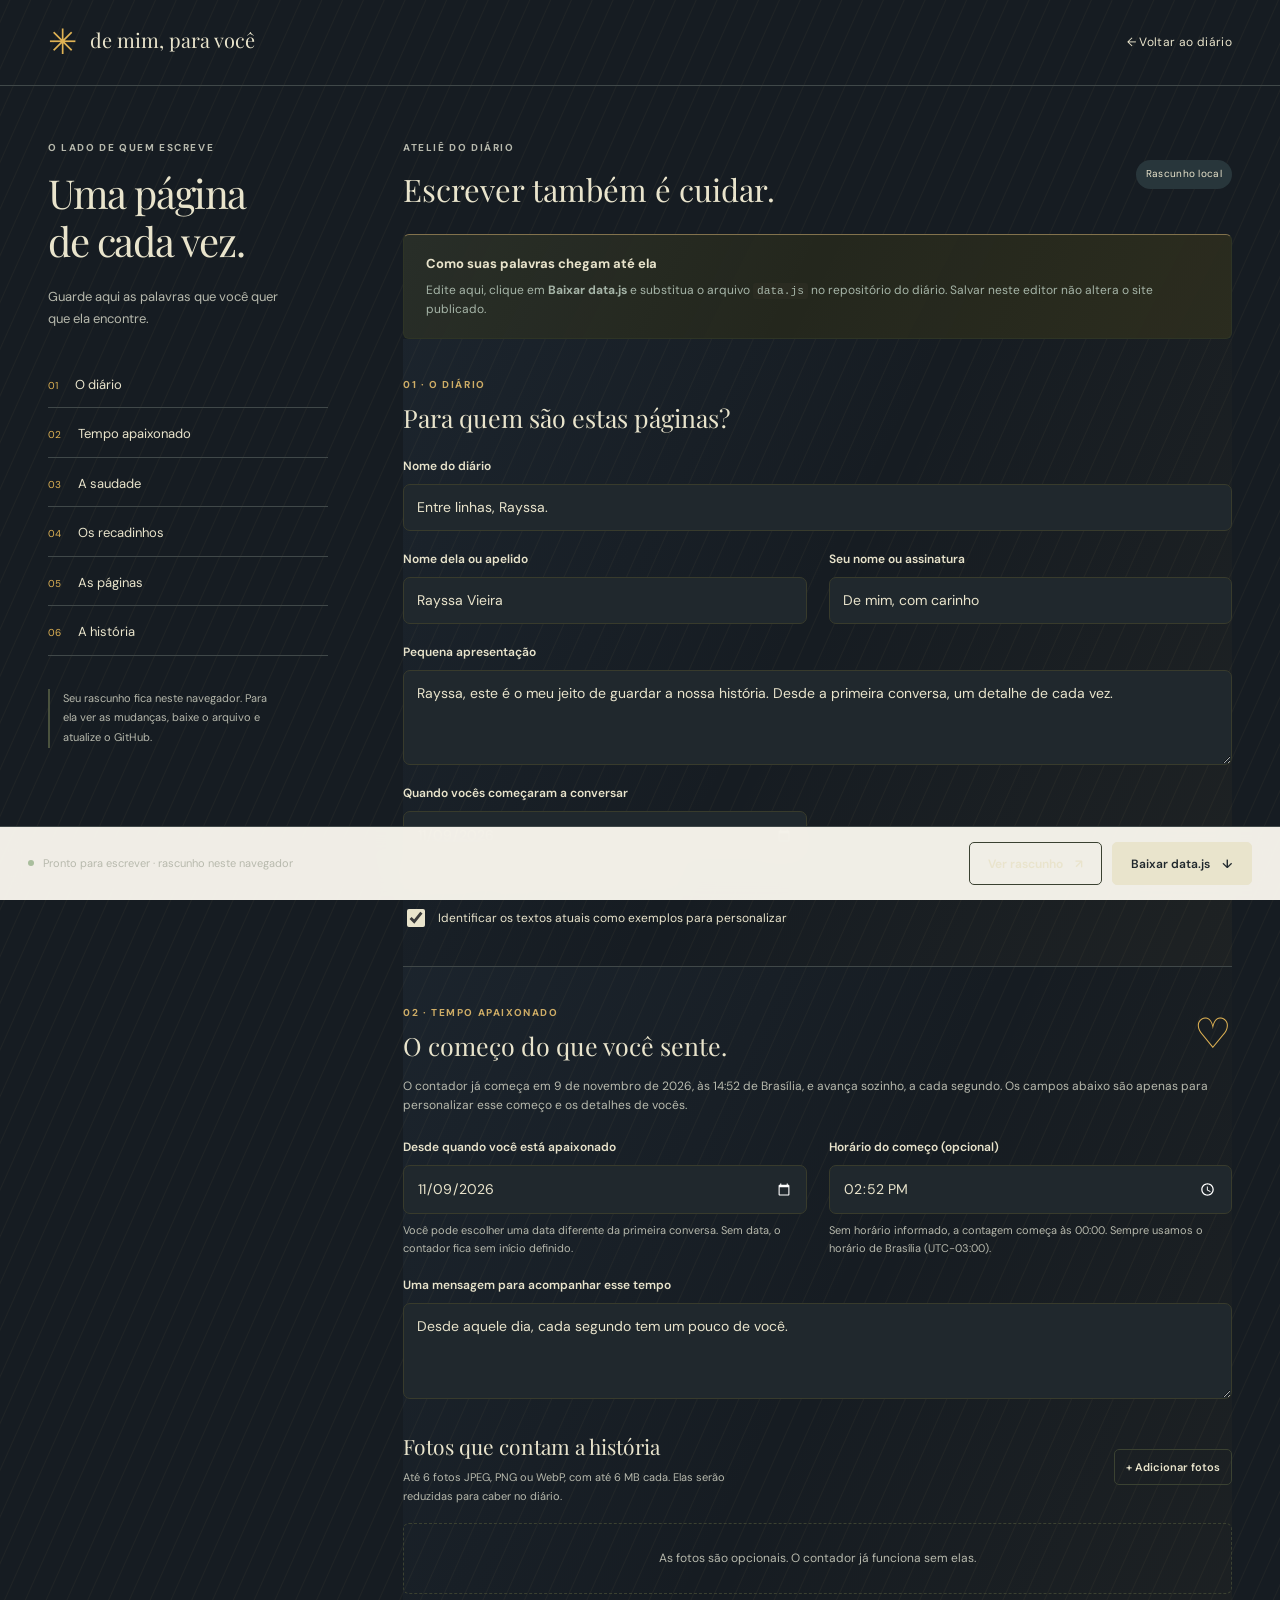
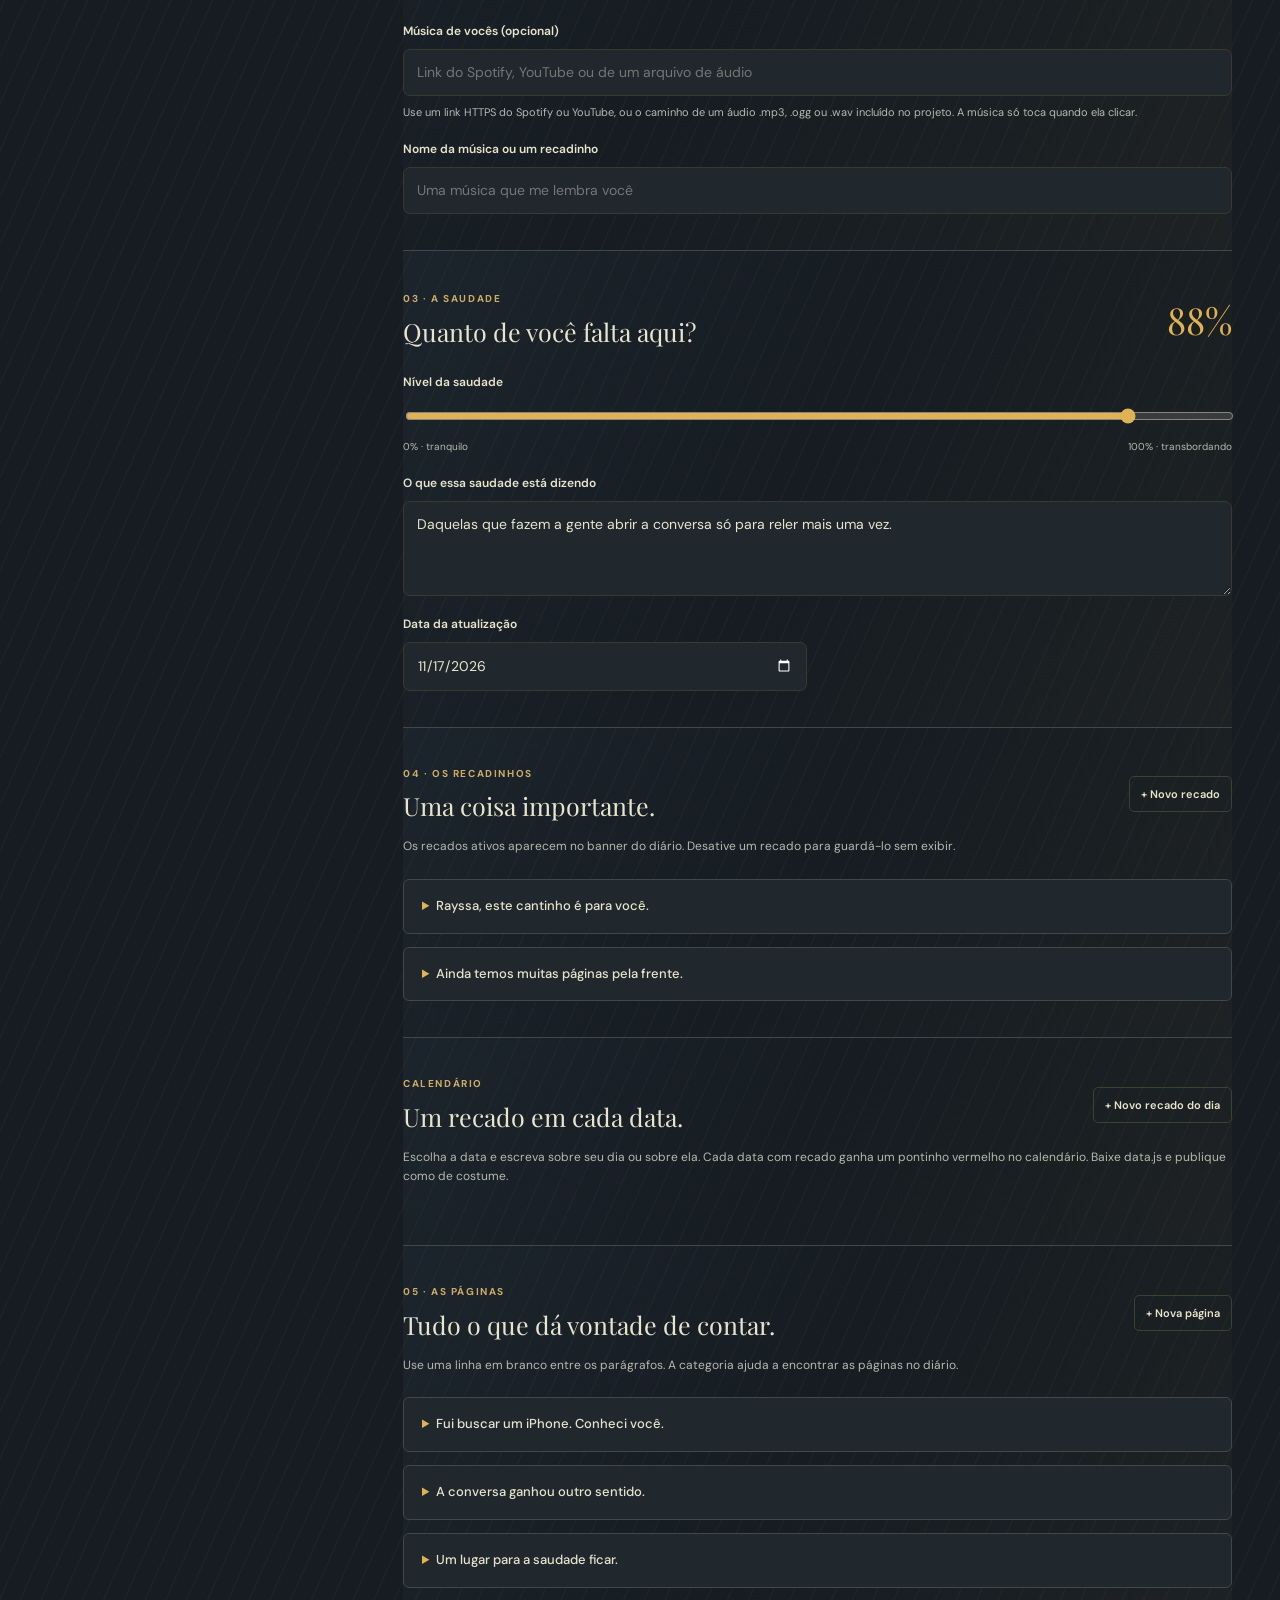
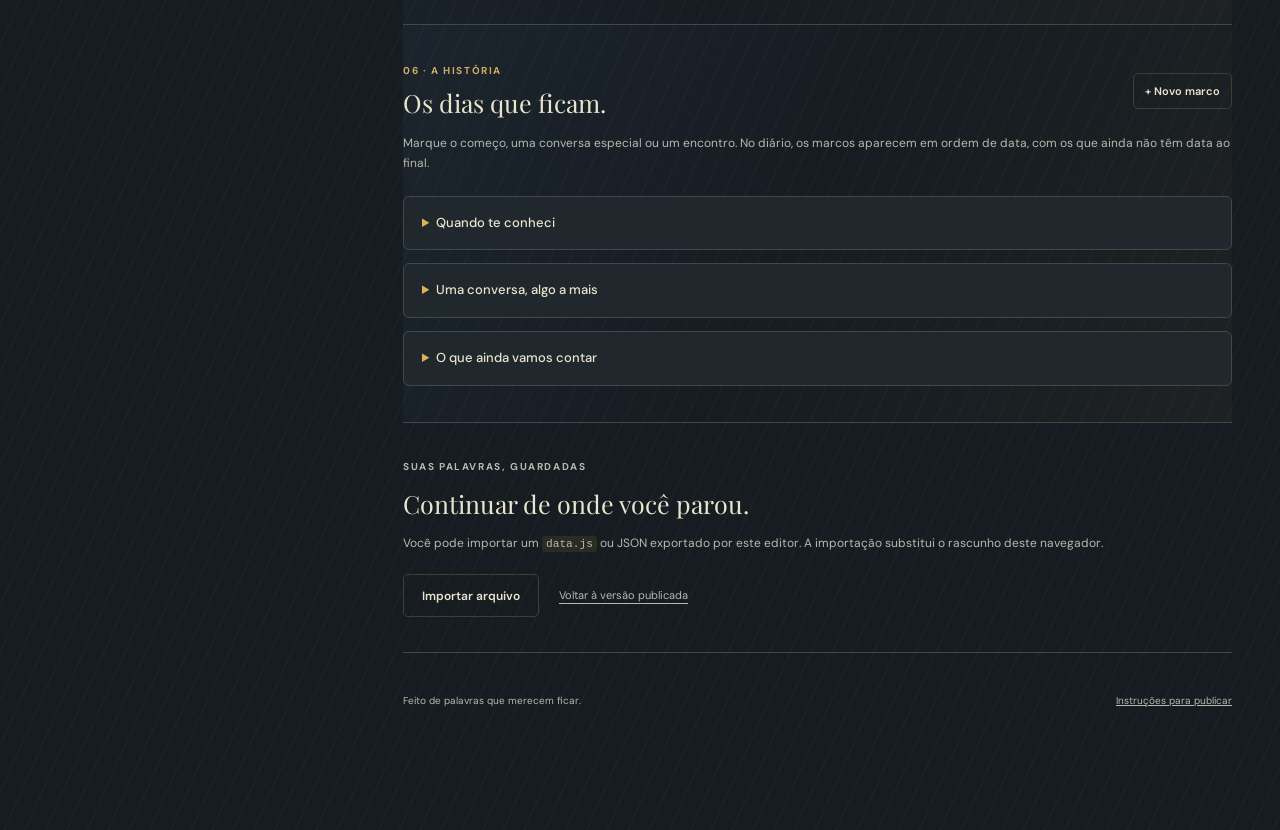
==== commit de953fec: "Ilustrar o buquê com girassol e ramos azuis e aplicar a paleta noturna ao diário" ====
--- a/editor.html
+++ b/editor.html
@@ -10,6 +10,7 @@
   <link rel="stylesheet" href="editor.css">
   <script src="data.js" defer></script>
   <script src="editor.js" defer></script>
+<link rel="stylesheet" href="girassois.css">
 </head>
 <body>
   <a class="skip-link" href="#principal">Ir para o editor</a>
--- a/girassois.css
+++ b/girassois.css
@@ -0,0 +1,8 @@
+:root{--paper:#161c22;--white:#20282d;--ink:#f1e8ce;--green:#e9e4cc;--muted:#b7b9ad;--line:#404849;--rose:#dfb254;--sage:#293737;--pale:#28363b}
+body{background-color:var(--paper);background-image:repeating-linear-gradient(114deg,transparent 0 8px,#b29b6010 9px,transparent 10px 19px)}
+.postcard{background:radial-gradient(ellipse at 48% 40%,#37413c,#242f35 73%);border-color:#646444}.bouquet{object-fit:contain}
+.section-heading .eyebrow,.editor-section .eyebrow{color:#cfad66}.section-heading h2 em{color:#e0b459}
+.section-heading::first-letter{color:inherit}
+.entry,.notice,.longing-meter,.love-card,.calendar-panel,.calendar-reading,.editor-section,.our-photos-empty{border-top-color:#82724d;background-image:linear-gradient(117deg,#577ba115,transparent 48%,#ba933a0c)}
+.chapter-divider,.footer,.calendar-toolbar{border-color:#665c42}.calendar-day[aria-pressed=true]{background:#3a5669}.calendar-day[aria-current]{border-color:#cba957}
+.header nav a:after{background:#d8b251}.header .brand img{filter:sepia(.5) saturate(1.4)}.calendar-dot,.calendar-legend i{background:#ff595f}
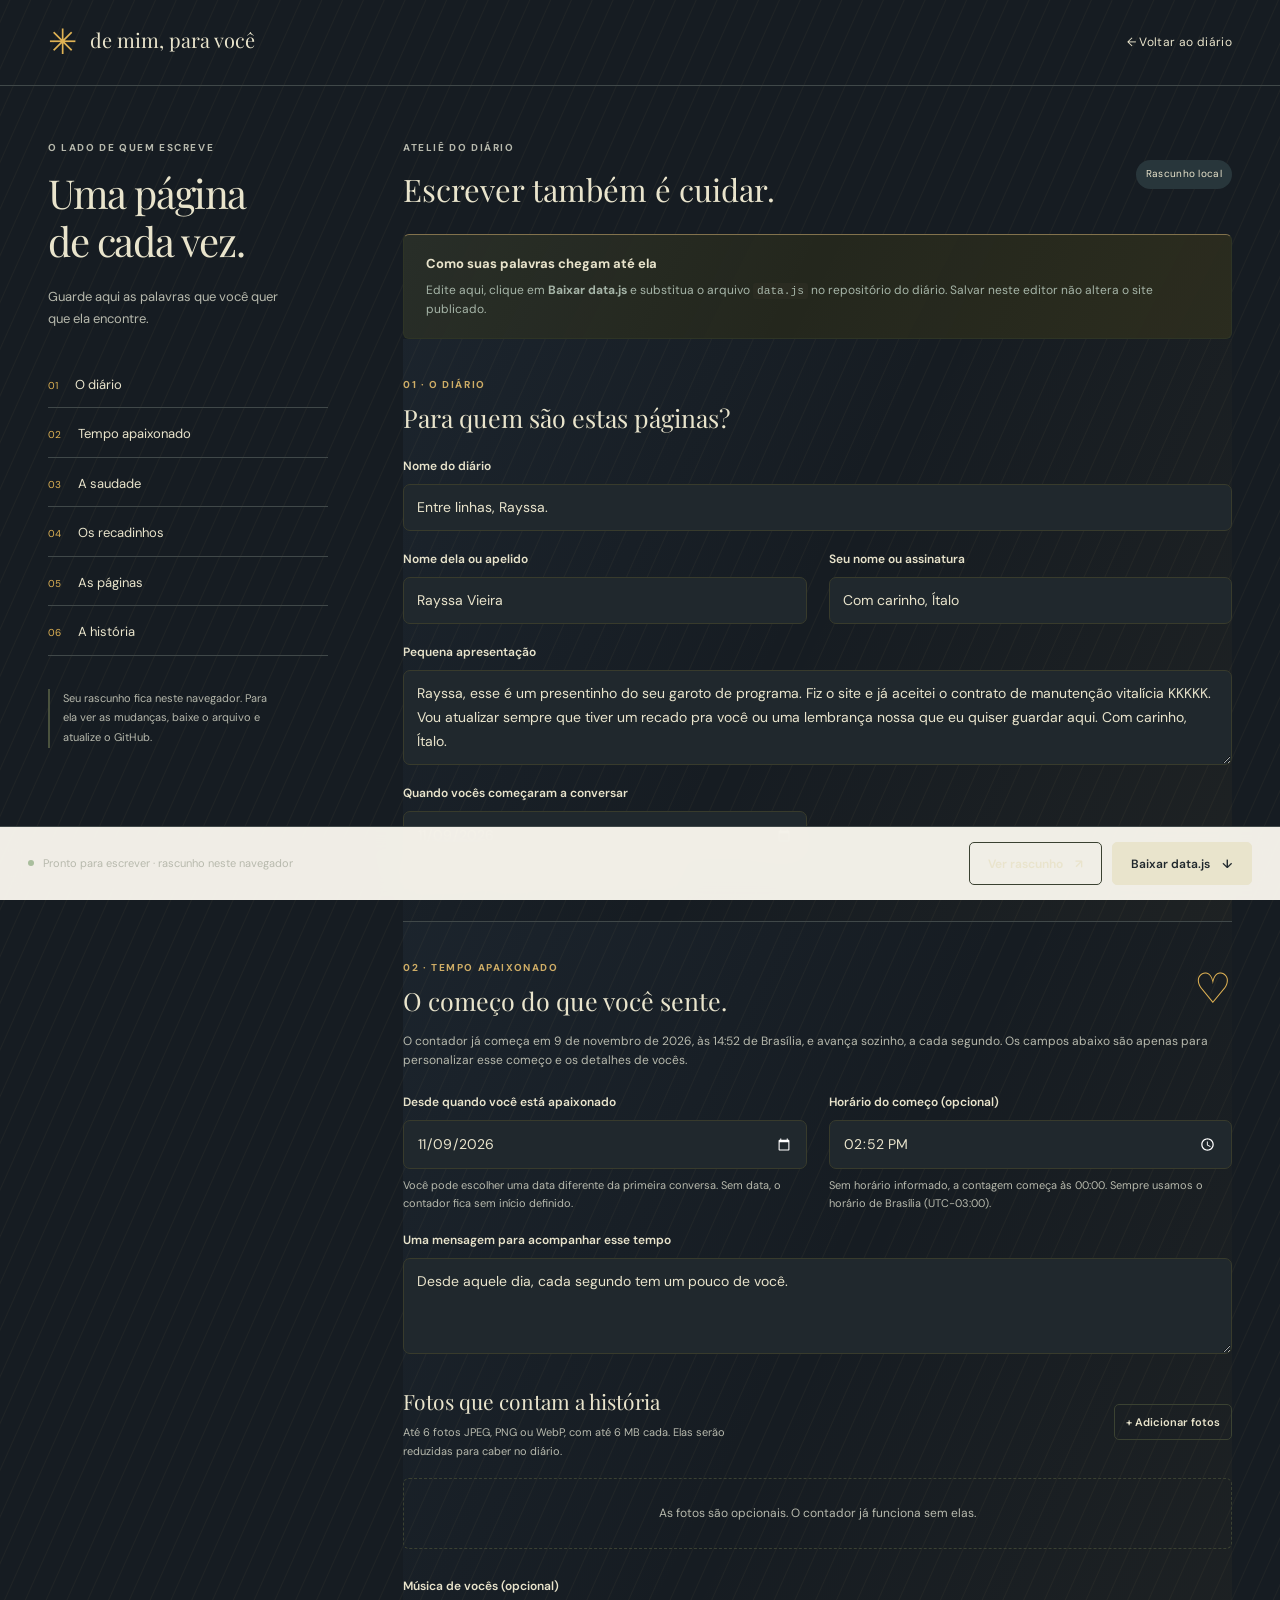
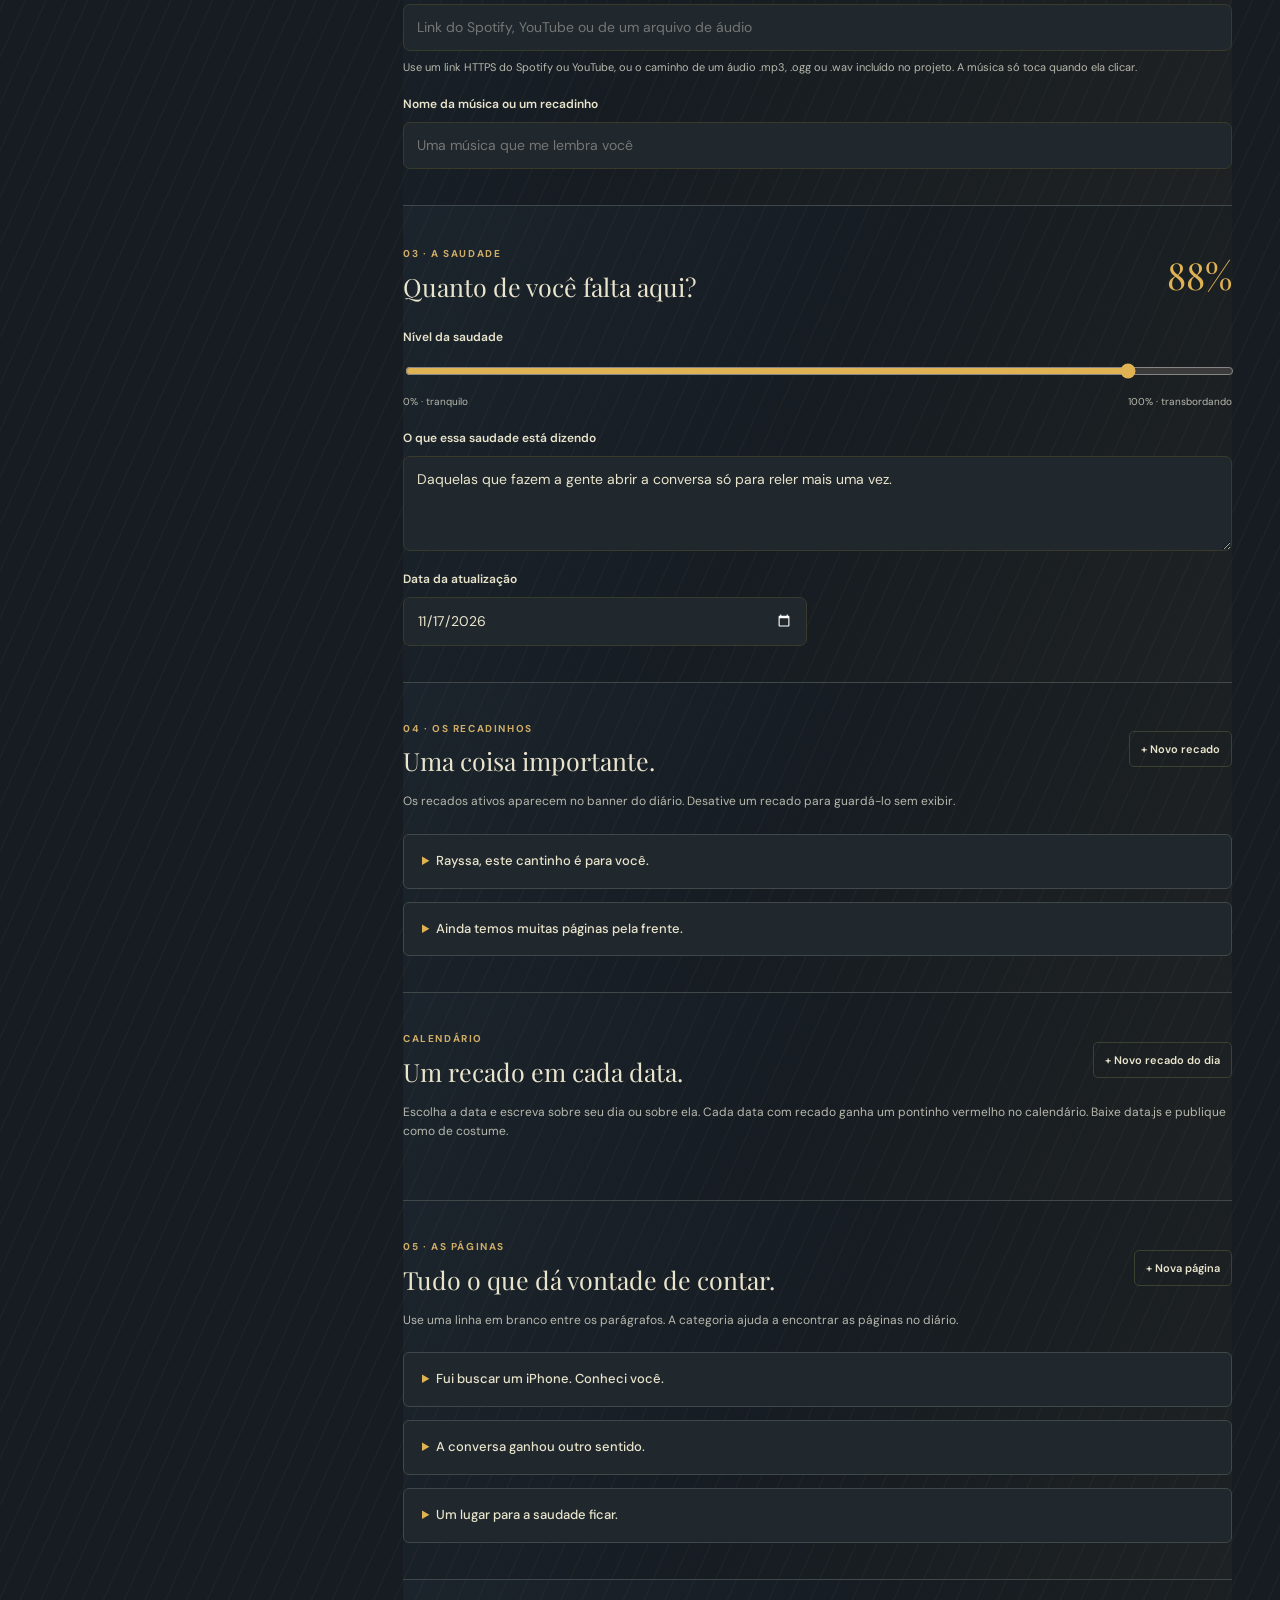
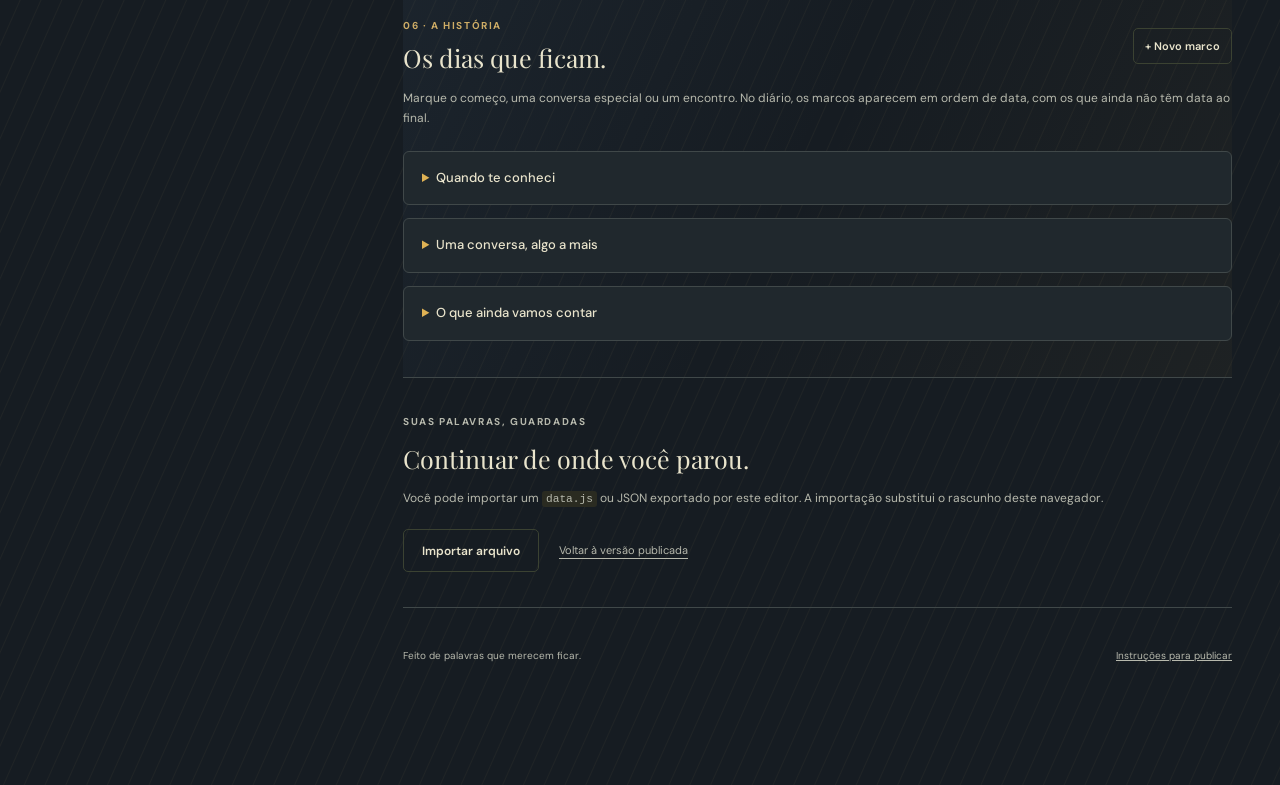
==== commit 82c1a877: "Remover avisos de exemplo e limpar instruções antigas na leitura e no editor" ====
--- a/editor.html
+++ b/editor.html
@@ -8,8 +8,9 @@
   <title>Escrever no diário · Editor</title>
   <link rel="icon" href="assets/flor.svg" type="image/svg+xml">
   <link rel="stylesheet" href="editor.css">
-  <script src="data.js" defer></script>
-  <script src="editor.js" defer></script>
+  <script src="data.js?v=recados-2" defer></script>
+  <script src="diary-text.js" defer></script>
+  <script src="editor.js?v=recados-2" defer></script>
 <link rel="stylesheet" href="girassois.css">
 </head>
 <body>
@@ -52,7 +53,6 @@
             <div class="field full"><label for="site-subtitle">Pequena apresentação</label><textarea id="site-subtitle" name="subtitle" rows="3" maxlength="600"></textarea></div>
             <div class="field"><label for="site-start">Quando vocês começaram a conversar</label><input id="site-start" name="startDate" type="date"><small>Deixe em branco enquanto não quiser informar a data.</small></div>
           </div>
-          <label class="check-field"><input id="demo-mode" type="checkbox"><span>Identificar os textos atuais como exemplos para personalizar</span></label>
         </section>
         <section class="editor-section" id="apaixonado" aria-labelledby="love-title">
           <div class="section-heading"><div><p class="eyebrow">02 · Tempo apaixonado</p><h2 id="love-title">O começo do que você sente.</h2></div><span aria-hidden="true" class="love-editor-heart">♡</span></div>
--- a/girassois.css
+++ b/girassois.css
@@ -6,3 +6,13 @@
 .entry,.notice,.longing-meter,.love-card,.calendar-panel,.calendar-reading,.editor-section,.our-photos-empty{border-top-color:#82724d;background-image:linear-gradient(117deg,#577ba115,transparent 48%,#ba933a0c)}
 .chapter-divider,.footer,.calendar-toolbar{border-color:#665c42}.calendar-day[aria-pressed=true]{background:#3a5669}.calendar-day[aria-current]{border-color:#cba957}
 .header nav a:after{background:#d8b251}.header .brand img{filter:sepia(.5) saturate(1.4)}.calendar-dot,.calendar-legend i{background:#ff595f}
+
+.hero .calendar-cta {background:#e9bd62;color:#212622;border-color:#e9bd62}
+.hero .calendar-cta:hover {background:#f5cf80}
+.diary-guide {max-width:410px;margin-top:16px;font-size:14px;color:var(--ink)}
+.diary-guide summary {cursor:pointer;width:fit-content;text-decoration:underline;text-underline-offset:4px}
+.diary-guide ol {padding:16px 22px 16px 38px;background:#202a30;border-left:2px solid #bb944b}
+.diary-guide li+li {margin-top:10px}
+.diary-guide a {color:#f0c56d}
+#calendario {border-top:2px solid #c99e4e;scroll-margin-top:18px}
+#calendario .calendar-panel {border-color:#9c804b;box-shadow:0 8px 32px #10141b66}
